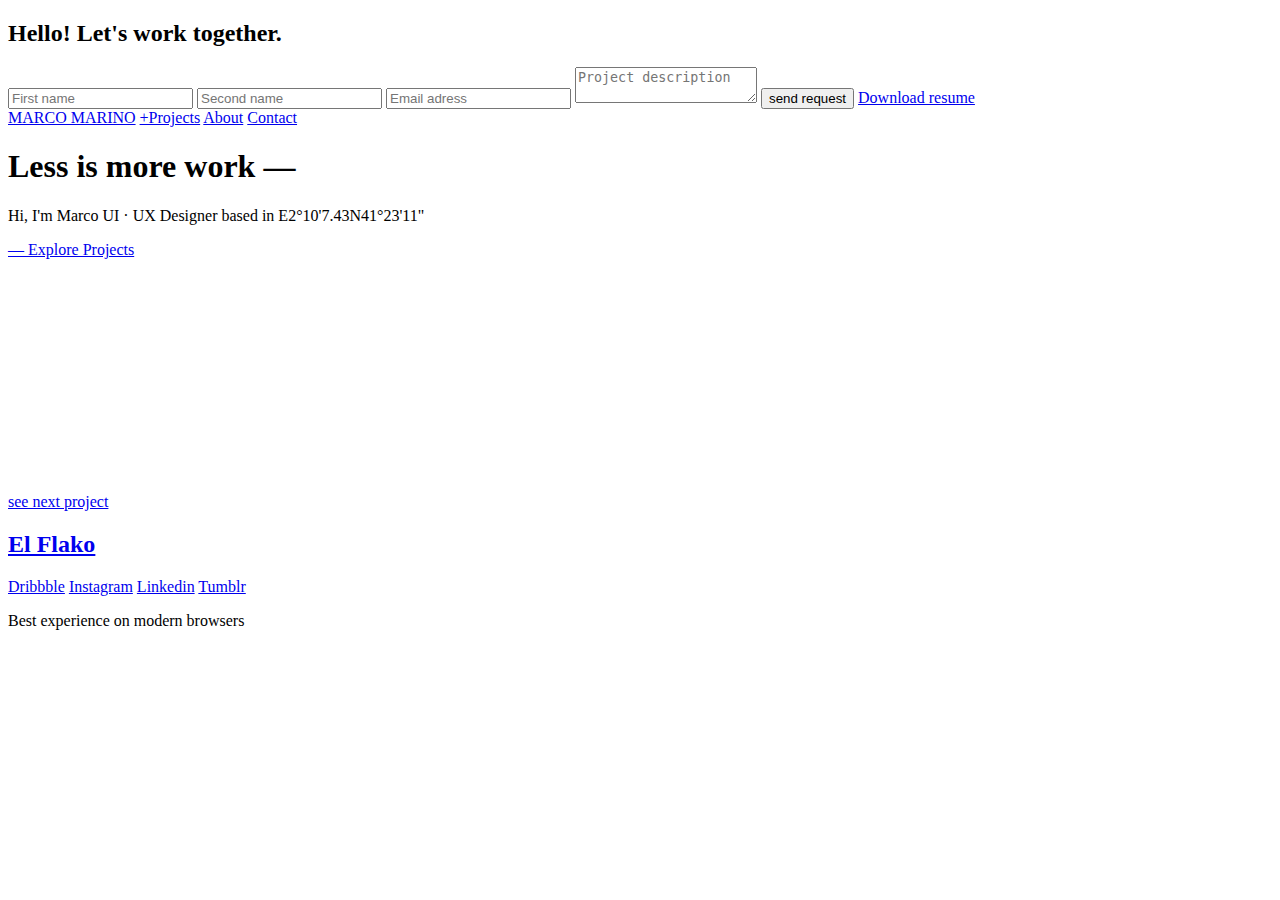
==== html/anabelle_project.html @ f72f17ac "wireframe html commit" ====
<!DOCTYPE html>
<html>

<head>
    <meta charset="UTF-8">
    <meta name="viewport" content="width=device-width, initial-scale=1.0">
    <title>Anabelle | Marco Marino</title>
    <!-- ! styles -->
    <link rel="stylesheet" href="css/styles.min.css">

</head>

<body>
    <!-- ? ------------------------------------------------------------ COMMON PART : CURTAIN / NAV / CONTACT / FOOTER -->
    <!-- :::::::::::::::::::::::::::::::::::::::::::::: CONTACT IS DEFAULT HIDDEN -->
    <div class="contact">
        <h2>Hello! Let's work together.</h2>
        <input name="form" value="" type="text" placeholder="First name">
        <input name="form" value="" type="text" placeholder="Second name">
        <input name="form" value="" type="email" placeholder="Email adress">
        <textarea name="form" placeholder="Project description"></textarea>
        <button class="form-btn">send request</button>
        <a target="_blank" href="https://www.marcomarino.design/documents/Resume.pdf">Download resume</a>
    </div>
    <!-- ::::::::::::::::::::::::::::::::::::::::::::::: CURTAIN IS ANIMATED AT OPENING -->
    <div class="curtain"></div>
    <!-- ::::::::::::::::::::::::::::::::::::::::::::::: NAV IS TOP FIXED -->
    <header class="header">
        <nav class="main-nav">
            <a href="../index.html">MARCO MARINO</a>
            <a href="projects.html">+Projects</a>
            <a href="#">About</a>
            <a href="#">Contact</a>
        </nav>
    </header>

    <!-- ! ///////////////////////////////////////////////////////////////////////////// PAGE PART  -->
    
    <div class="splash">
        <h1>Less is more work —</h1>
        <p>Hi, I'm Marco UI · UX Designer based in E2°10'7.43N41°23'11"</p>
        <a href="projects.html">— Explore Projects</a>
    </div>

    <!-- ? ----------------------------------------------------------------------------- COMMON PART  -->
    <!-- FOOTER DISAPPEAR AT MOBILE VIEW -->
    <footer class="footer">
        <a href="el-flako_project.html">
            <div class="project-title">
                <div class="arrow-box"><img src="/img/arrow.svg" alt="arrow navigation"></div>
                <p>see next project</p>
                <h2>El Flako</h2>
            </div>
        </a>
        <a target="_blank" href="https://dribbble.com/marcomarino">Dribbble</a>
        <a target="_blank" href="https://www.instagram.com/marcomarino.design/">Instagram</a>
        <a target="_blank" href="https://www.linkedin.com/in/marcomarinodesign/">Linkedin</a>
        <a target="_blank" href="https://curiou5.tumblr.com/">Tumblr</a>
        <p>Best experience on modern browsers</p>   
    </footer>
    
</body>
<script src="scripts.js"></script>

</html>
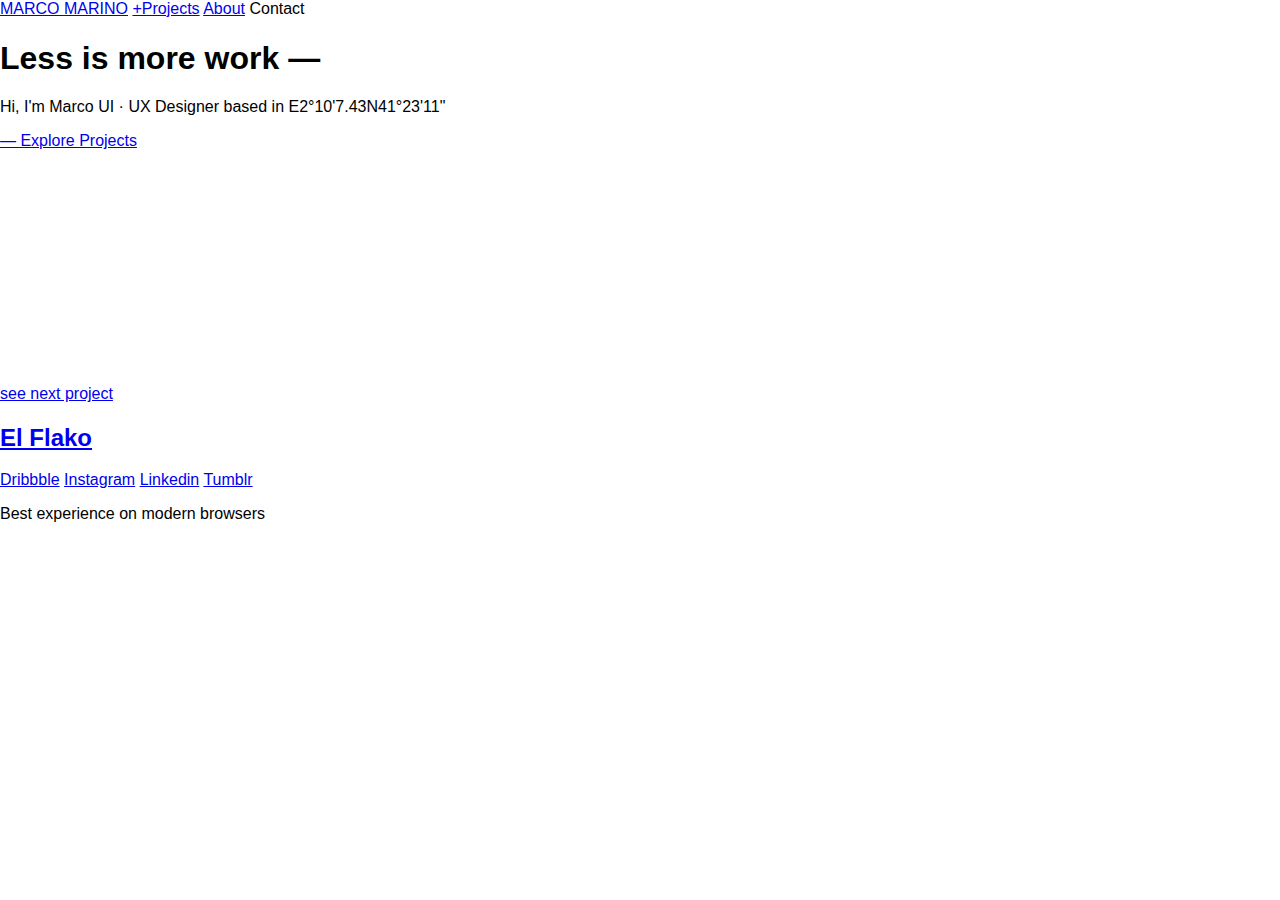
==== commit 6494309b: "contact panel updated on all pages" ====
--- a/html/anabelle_project.html
+++ b/html/anabelle_project.html
@@ -6,7 +6,7 @@
     <meta name="viewport" content="width=device-width, initial-scale=1.0">
     <title>Anabelle | Marco Marino</title>
     <!-- ! styles -->
-    <link rel="stylesheet" href="css/styles.min.css">
+    <link rel="stylesheet" href="../css/styles.min.css">
 
 </head>
 
@@ -14,13 +14,22 @@
     <!-- ? ------------------------------------------------------------ COMMON PART : CURTAIN / NAV / CONTACT / FOOTER -->
     <!-- :::::::::::::::::::::::::::::::::::::::::::::: CONTACT IS DEFAULT HIDDEN -->
     <div class="contact">
-        <h2>Hello! Let's work together.</h2>
-        <input name="form" value="" type="text" placeholder="First name">
-        <input name="form" value="" type="text" placeholder="Second name">
-        <input name="form" value="" type="email" placeholder="Email adress">
-        <textarea name="form" placeholder="Project description"></textarea>
-        <button class="form-btn">send request</button>
-        <a target="_blank" href="https://www.marcomarino.design/documents/Resume.pdf">Download resume</a>
+        <div class="form-top">
+            <h2>Hello! Let's work together.</h2>
+            <div class="cross">X</div>
+        </div>
+        <div class="form-field">
+            <div class="form-names">
+                <input name="form" type="text" placeholder="First name">
+                <input name="form" type="text" placeholder="Second name">
+            </div>
+            <input name="form" type="email" placeholder="Email adress">
+            <textarea name="form" value="project-description" placeholder="Project description"></textarea>
+        </div>
+        <div class="form-bottom">
+            <button class="form-btn">send request</button>
+            <a target="_blank" href="https://www.marcomarino.design/documents/Resume.pdf">Download resume</a>
+        </div>
     </div>
     <!-- ::::::::::::::::::::::::::::::::::::::::::::::: CURTAIN IS ANIMATED AT OPENING -->
     <div class="curtain"></div>
@@ -30,7 +39,8 @@
             <a href="../index.html">MARCO MARINO</a>
             <a href="projects.html">+Projects</a>
             <a href="#">About</a>
-            <a href="#">Contact</a>
+            <span>Contact</span>
+
         </nav>
     </header>
 
@@ -44,7 +54,7 @@
 
     <!-- ? ----------------------------------------------------------------------------- COMMON PART  -->
     <!-- FOOTER DISAPPEAR AT MOBILE VIEW -->
-    <footer class="footer">
+    <footer class="footer project-footer">
         <a href="el-flako_project.html">
             <div class="project-title">
                 <div class="arrow-box"><img src="/img/arrow.svg" alt="arrow navigation"></div>
@@ -60,6 +70,7 @@
     </footer>
     
 </body>
-<script src="scripts.js"></script>
+<script src="../js/scripts.js"></script>
+
 
 </html>--- a/css/styles.min.css
+++ b/css/styles.min.css
@@ -0,0 +1,2 @@
+@import url(//db.onlinewebfonts.com/c/02d8f1743ede250c7c9865f1574d7cc6?family=Circular+Book);/*! normalize.css v8.0.1 | MIT License | github.com/necolas/normalize.css */html{line-height:1.15;-webkit-text-size-adjust:100%}body{margin:0}main{display:block}h1{font-size:2em;margin:.67em 0}hr{-webkit-box-sizing:content-box;box-sizing:content-box;height:0;overflow:visible}pre{font-family:monospace, monospace;font-size:1em}a{background-color:transparent}abbr[title]{border-bottom:none;text-decoration:underline;-webkit-text-decoration:underline dotted;text-decoration:underline dotted}b,strong{font-weight:bolder}code,kbd,samp{font-family:monospace, monospace;font-size:1em}small{font-size:80%}sub,sup{font-size:75%;line-height:0;position:relative;vertical-align:baseline}sub{bottom:-.25em}sup{top:-.5em}img{border-style:none}button,input,optgroup,select,textarea{font-family:inherit;font-size:100%;line-height:1.15;margin:0}button,input{overflow:visible}button,select{text-transform:none}button,[type="button"],[type="reset"],[type="submit"]{-webkit-appearance:button}button::-moz-focus-inner,[type="button"]::-moz-focus-inner,[type="reset"]::-moz-focus-inner,[type="submit"]::-moz-focus-inner{border-style:none;padding:0}button:-moz-focusring,[type="button"]:-moz-focusring,[type="reset"]:-moz-focusring,[type="submit"]:-moz-focusring{outline:1px dotted ButtonText}fieldset{padding:.35em .75em .625em}legend{-webkit-box-sizing:border-box;box-sizing:border-box;color:inherit;display:table;max-width:100%;padding:0;white-space:normal}progress{vertical-align:baseline}textarea{overflow:auto}[type="checkbox"],[type="radio"]{-webkit-box-sizing:border-box;box-sizing:border-box;padding:0}[type="number"]::-webkit-inner-spin-button,[type="number"]::-webkit-outer-spin-button{height:auto}[type="search"]{-webkit-appearance:textfield;outline-offset:-2px}[type="search"]::-webkit-search-decoration{-webkit-appearance:none}::-webkit-file-upload-button{-webkit-appearance:button;font:inherit}details{display:block}summary{display:list-item}template{display:none}[hidden]{display:none}html{-webkit-box-sizing:border-box;box-sizing:border-box}*,*:before,*:after{-webkit-box-sizing:inherit;box-sizing:inherit}html{font-family:Circular Book, sans-serif}.contact{position:fixed;z-index:3;width:600px;height:100vh;display:-webkit-box;display:-ms-flexbox;display:flex;-webkit-box-orient:vertical;-webkit-box-direction:normal;-ms-flex-flow:column nowrap;flex-flow:column nowrap;-webkit-box-pack:start;-ms-flex-pack:start;justify-content:flex-start;right:-100%;background:#141414;color:white;padding:50px;‐webkit‐transition:.5s all ease-in-out;‐moz‐transition:.5s all ease-in-out;‐ms‐transition:.5s all ease-in-out;-webkit-transition:.5s all ease-in-out;transition:.5s all ease-in-out}@media screen and (max-width: 1024px){.contact{width:100vw}}.contact .form-top{display:-webkit-box;display:-ms-flexbox;display:flex;-webkit-box-pack:justify;-ms-flex-pack:justify;justify-content:space-between;-webkit-box-align:center;-ms-flex-align:center;align-items:center;margin-bottom:80px}.contact .form-top h2{margin:0;font-size:2rem}.contact .form-field{display:-webkit-box;display:-ms-flexbox;display:flex;-webkit-box-orient:vertical;-webkit-box-direction:normal;-ms-flex-flow:column nowrap;flex-flow:column nowrap}.contact .form-field .form-names{display:-webkit-box;display:-ms-flexbox;display:flex}.contact .form-field .form-names [placeholder="First name"]{margin-right:10px}.contact .form-field input,.contact .form-field textarea{width:100%;margin:10px 0;background-color:#2c2d2d;border:none;border-radius:2px;padding:15px 10px}.contact .form-field textarea{height:200px}.contact .form-bottom{margin:20px 0}.contact button{background-color:#141414;border:1px solid white;color:white;padding:15px}.contact a{color:white;margin-left:20px}
+/*# sourceMappingURL=styles.min.css.map */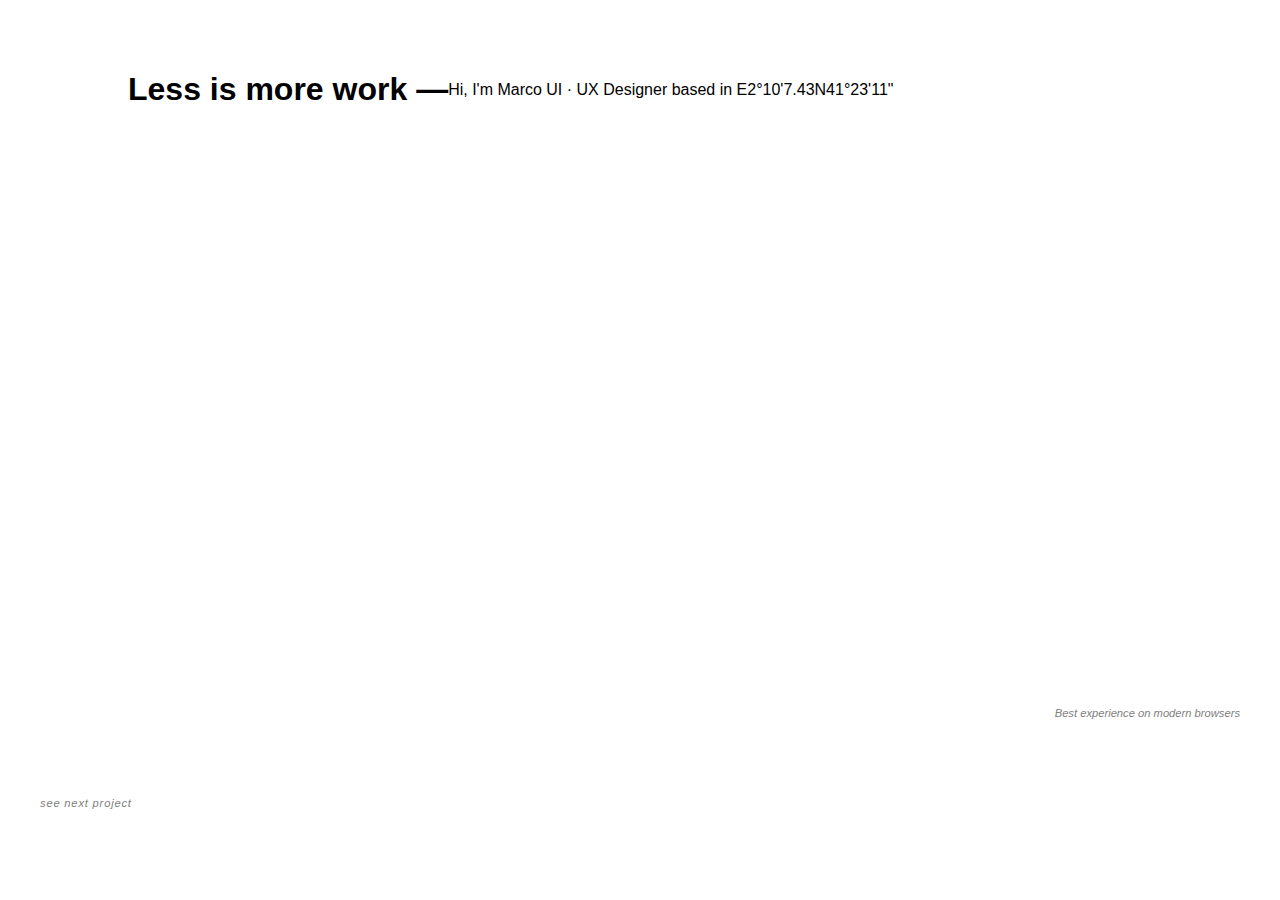
==== commit 1d612dff: "update of opening effect animation (setTimeOut) and contact animation" ====
--- a/html/anabelle_project.html
+++ b/html/anabelle_project.html
@@ -1,5 +1,5 @@
 <!DOCTYPE html>
-<html>
+<html lang="en">
 
 <head>
     <meta charset="UTF-8">
--- a/css/styles.min.css
+++ b/css/styles.min.css
@@ -1,2 +1,2 @@
-@import url(//db.onlinewebfonts.com/c/02d8f1743ede250c7c9865f1574d7cc6?family=Circular+Book);/*! normalize.css v8.0.1 | MIT License | github.com/necolas/normalize.css */html{line-height:1.15;-webkit-text-size-adjust:100%}body{margin:0}main{display:block}h1{font-size:2em;margin:.67em 0}hr{-webkit-box-sizing:content-box;box-sizing:content-box;height:0;overflow:visible}pre{font-family:monospace, monospace;font-size:1em}a{background-color:transparent}abbr[title]{border-bottom:none;text-decoration:underline;-webkit-text-decoration:underline dotted;text-decoration:underline dotted}b,strong{font-weight:bolder}code,kbd,samp{font-family:monospace, monospace;font-size:1em}small{font-size:80%}sub,sup{font-size:75%;line-height:0;position:relative;vertical-align:baseline}sub{bottom:-.25em}sup{top:-.5em}img{border-style:none}button,input,optgroup,select,textarea{font-family:inherit;font-size:100%;line-height:1.15;margin:0}button,input{overflow:visible}button,select{text-transform:none}button,[type="button"],[type="reset"],[type="submit"]{-webkit-appearance:button}button::-moz-focus-inner,[type="button"]::-moz-focus-inner,[type="reset"]::-moz-focus-inner,[type="submit"]::-moz-focus-inner{border-style:none;padding:0}button:-moz-focusring,[type="button"]:-moz-focusring,[type="reset"]:-moz-focusring,[type="submit"]:-moz-focusring{outline:1px dotted ButtonText}fieldset{padding:.35em .75em .625em}legend{-webkit-box-sizing:border-box;box-sizing:border-box;color:inherit;display:table;max-width:100%;padding:0;white-space:normal}progress{vertical-align:baseline}textarea{overflow:auto}[type="checkbox"],[type="radio"]{-webkit-box-sizing:border-box;box-sizing:border-box;padding:0}[type="number"]::-webkit-inner-spin-button,[type="number"]::-webkit-outer-spin-button{height:auto}[type="search"]{-webkit-appearance:textfield;outline-offset:-2px}[type="search"]::-webkit-search-decoration{-webkit-appearance:none}::-webkit-file-upload-button{-webkit-appearance:button;font:inherit}details{display:block}summary{display:list-item}template{display:none}[hidden]{display:none}html{-webkit-box-sizing:border-box;box-sizing:border-box}*,*:before,*:after{-webkit-box-sizing:inherit;box-sizing:inherit}html{font-family:Circular Book, sans-serif}.contact{position:fixed;z-index:3;width:600px;height:100vh;display:-webkit-box;display:-ms-flexbox;display:flex;-webkit-box-orient:vertical;-webkit-box-direction:normal;-ms-flex-flow:column nowrap;flex-flow:column nowrap;-webkit-box-pack:start;-ms-flex-pack:start;justify-content:flex-start;right:-100%;background:#141414;color:white;padding:50px;‐webkit‐transition:.5s all ease-in-out;‐moz‐transition:.5s all ease-in-out;‐ms‐transition:.5s all ease-in-out;-webkit-transition:.5s all ease-in-out;transition:.5s all ease-in-out}@media screen and (max-width: 1024px){.contact{width:100vw}}.contact .form-top{display:-webkit-box;display:-ms-flexbox;display:flex;-webkit-box-pack:justify;-ms-flex-pack:justify;justify-content:space-between;-webkit-box-align:center;-ms-flex-align:center;align-items:center;margin-bottom:80px}.contact .form-top h2{margin:0;font-size:2rem}.contact .form-field{display:-webkit-box;display:-ms-flexbox;display:flex;-webkit-box-orient:vertical;-webkit-box-direction:normal;-ms-flex-flow:column nowrap;flex-flow:column nowrap}.contact .form-field .form-names{display:-webkit-box;display:-ms-flexbox;display:flex}.contact .form-field .form-names [placeholder="First name"]{margin-right:10px}.contact .form-field input,.contact .form-field textarea{width:100%;margin:10px 0;background-color:#2c2d2d;border:none;border-radius:2px;padding:15px 10px}.contact .form-field textarea{height:200px}.contact .form-bottom{margin:20px 0}.contact button{background-color:#141414;border:1px solid white;color:white;padding:15px}.contact a{color:white;margin-left:20px}
+@import url(//db.onlinewebfonts.com/c/02d8f1743ede250c7c9865f1574d7cc6?family=Circular+Book);a,span{color:white;text-decoration:none;font-size:.75rem;letter-spacing:.05rem}.no-scroll{height:100vh;width:100vw;background-color:#141414;color:white;overflow:hidden}.no-scroll a,.no-scroll span{color:white;text-decoration:none;font-size:.75rem;letter-spacing:.05rem}/*! normalize.css v8.0.1 | MIT License | github.com/necolas/normalize.css */html{line-height:1.15;-webkit-text-size-adjust:100%}body{margin:0}main{display:block}h1{font-size:2em;margin:.67em 0}hr{-webkit-box-sizing:content-box;box-sizing:content-box;height:0;overflow:visible}pre{font-family:monospace, monospace;font-size:1em}a{background-color:transparent}abbr[title]{border-bottom:none;text-decoration:underline;-webkit-text-decoration:underline dotted;text-decoration:underline dotted}b,strong{font-weight:bolder}code,kbd,samp{font-family:monospace, monospace;font-size:1em}small{font-size:80%}sub,sup{font-size:75%;line-height:0;position:relative;vertical-align:baseline}sub{bottom:-.25em}sup{top:-.5em}img{border-style:none}button,input,optgroup,select,textarea{font-family:inherit;font-size:100%;line-height:1.15;margin:0}button,input{overflow:visible}button,select{text-transform:none}button,[type="button"],[type="reset"],[type="submit"]{-webkit-appearance:button}button::-moz-focus-inner,[type="button"]::-moz-focus-inner,[type="reset"]::-moz-focus-inner,[type="submit"]::-moz-focus-inner{border-style:none;padding:0}button:-moz-focusring,[type="button"]:-moz-focusring,[type="reset"]:-moz-focusring,[type="submit"]:-moz-focusring{outline:1px dotted ButtonText}fieldset{padding:.35em .75em .625em}legend{-webkit-box-sizing:border-box;box-sizing:border-box;color:inherit;display:table;max-width:100%;padding:0;white-space:normal}progress{vertical-align:baseline}textarea{overflow:auto}[type="checkbox"],[type="radio"]{-webkit-box-sizing:border-box;box-sizing:border-box;padding:0}[type="number"]::-webkit-inner-spin-button,[type="number"]::-webkit-outer-spin-button{height:auto}[type="search"]{-webkit-appearance:textfield;outline-offset:-2px}[type="search"]::-webkit-search-decoration{-webkit-appearance:none}::-webkit-file-upload-button{-webkit-appearance:button;font:inherit}details{display:block}summary{display:list-item}template{display:none}[hidden]{display:none}html{-webkit-box-sizing:border-box;box-sizing:border-box}*,*:before,*:after{-webkit-box-sizing:inherit;box-sizing:inherit}html{font-family:Circular Book, sans-serif}.curtain-frame{position:absolute;width:100vw;height:100vh;overflow:hidden}.curtain{z-index:4;width:100%;height:100%;background-color:#2c2d2d;‐webkit‐transition:2s all cubic-bezier(0.015, -0.09, 0.975, 0.02),2s;‐moz‐transition:2s all cubic-bezier(0.015, -0.09, 0.975, 0.02),2s;‐ms‐transition:2s all cubic-bezier(0.015, -0.09, 0.975, 0.02),2s;-webkit-transition:2s all cubic-bezier(0.015, -0.09, 0.975, 0.02),2s;transition:2s all cubic-bezier(0.015, -0.09, 0.975, 0.02),2s}.header{height:50px;‐webkit‐transition:.5s all ease-in-out,1s;‐moz‐transition:.5s all ease-in-out,1s;‐ms‐transition:.5s all ease-in-out,1s;-webkit-transition:.5s all ease-in-out,1s;transition:.5s all ease-in-out,1s}.header .main-nav{position:fixed;z-index:2;width:100vw;display:-webkit-box;display:-ms-flexbox;display:flex;-webkit-box-pack:end;-ms-flex-pack:end;justify-content:flex-end;padding:20px 40px}.header .main-nav .logo{margin-right:auto}.header .main-nav a,.header .main-nav span{padding-right:20px;color:white;text-decoration:none;font-size:.75rem;letter-spacing:.05rem;cursor:pointer}.header .main-nav a:not(.logo):hover,.header .main-nav span:hover{text-decoration:line-through}@media screen and (max-width: 1024px){.header .main-nav{background-color:#2c2d2d;-webkit-box-orient:vertical;-webkit-box-direction:normal;-ms-flex-direction:column;flex-direction:column;-webkit-box-align:center;-ms-flex-align:center;align-items:center}.header .main-nav .logo{width:100%;height:50px;text-align:center}.header .main-nav .nav-links{display:-webkit-box;display:-ms-flexbox;display:flex;width:100%;-webkit-box-orient:horizontal;-webkit-box-direction:normal;-ms-flex-flow:row nowrap;flex-flow:row nowrap;-ms-flex-pack:distribute;justify-content:space-around}}.footer{width:100vw;position:absolute;bottom:0;padding:40px;display:-webkit-box;display:-ms-flexbox;display:flex;-webkit-box-pack:start;-ms-flex-pack:start;justify-content:flex-start;-webkit-box-align:center;-ms-flex-align:center;align-items:center;background-color:none}.footer a{padding-right:35px}.footer p{margin-left:auto;color:grey;font-style:italic;font-size:.7rem}@media screen and (max-width: 1024px){.footer{display:none}}.contact{position:fixed;z-index:3;width:600px;height:100vh;display:-webkit-box;display:-ms-flexbox;display:flex;-webkit-box-orient:vertical;-webkit-box-direction:normal;-ms-flex-flow:column nowrap;flex-flow:column nowrap;-webkit-box-pack:start;-ms-flex-pack:start;justify-content:flex-start;background:#141414;color:white;padding:50px;right:0;-webkit-transform:translateX(100%);transform:translateX(100%);‐webkit‐transition:1s all ease-in-out,0s;‐moz‐transition:1s all ease-in-out,0s;‐ms‐transition:1s all ease-in-out,0s;-webkit-transition:1s all ease-in-out,0s;transition:1s all ease-in-out,0s}@media screen and (max-width: 1024px){.contact{width:100vw}}.contact .form-top{display:-webkit-box;display:-ms-flexbox;display:flex;-webkit-box-pack:justify;-ms-flex-pack:justify;justify-content:space-between;-webkit-box-align:center;-ms-flex-align:center;align-items:center;margin-bottom:80px}.contact .form-top h2{margin:0;font-size:2rem}.contact .form-top .cross{cursor:pointer}.contact .form-field{display:-webkit-box;display:-ms-flexbox;display:flex;-webkit-box-orient:vertical;-webkit-box-direction:normal;-ms-flex-flow:column nowrap;flex-flow:column nowrap}.contact .form-field .form-names{display:-webkit-box;display:-ms-flexbox;display:flex}.contact .form-field .form-names [placeholder="First name"]{margin-right:10px}.contact .form-field input,.contact .form-field textarea{width:100%;margin:10px 0;background-color:#2c2d2d;border:none;border-radius:2px;padding:15px 10px}.contact .form-field textarea{height:200px}.contact .form-bottom{margin:20px 0}.contact button{background-color:#141414;border:1px solid white;color:white;padding:15px}.contact a{color:white;margin-left:20px}.splash{z-index:1;display:-webkit-box;display:-ms-flexbox;display:flex;-webkit-box-align:center;-ms-flex-align:center;align-items:center;-webkit-box-pack:justify;-ms-flex-pack:justify;justify-content:space-between;margin:0 auto;height:80%;width:80%;-webkit-transform:translateY(100%);transform:translateY(100%);‐webkit‐transition:.5s all ease-in-out,1s;‐moz‐transition:.5s all ease-in-out,1s;‐ms‐transition:.5s all ease-in-out,1s;-webkit-transition:.5s all ease-in-out,1s;transition:.5s all ease-in-out,1s}.splash .splash-title{padding-left:50px;max-width:60%}.splash .splash-title h1{font-size:6rem;font-weight:300;line-height:4.2rem;margin:0}.splash .splash-title p{font-style:italic;font-size:0.9rem;letter-spacing:.05rem;margin-top:40px}.splash a{margin-left:auto}@media screen and (max-width: 1024px){.splash .splash-title{max-width:100%;padding-left:0}.splash a{display:none}}
 /*# sourceMappingURL=styles.min.css.map */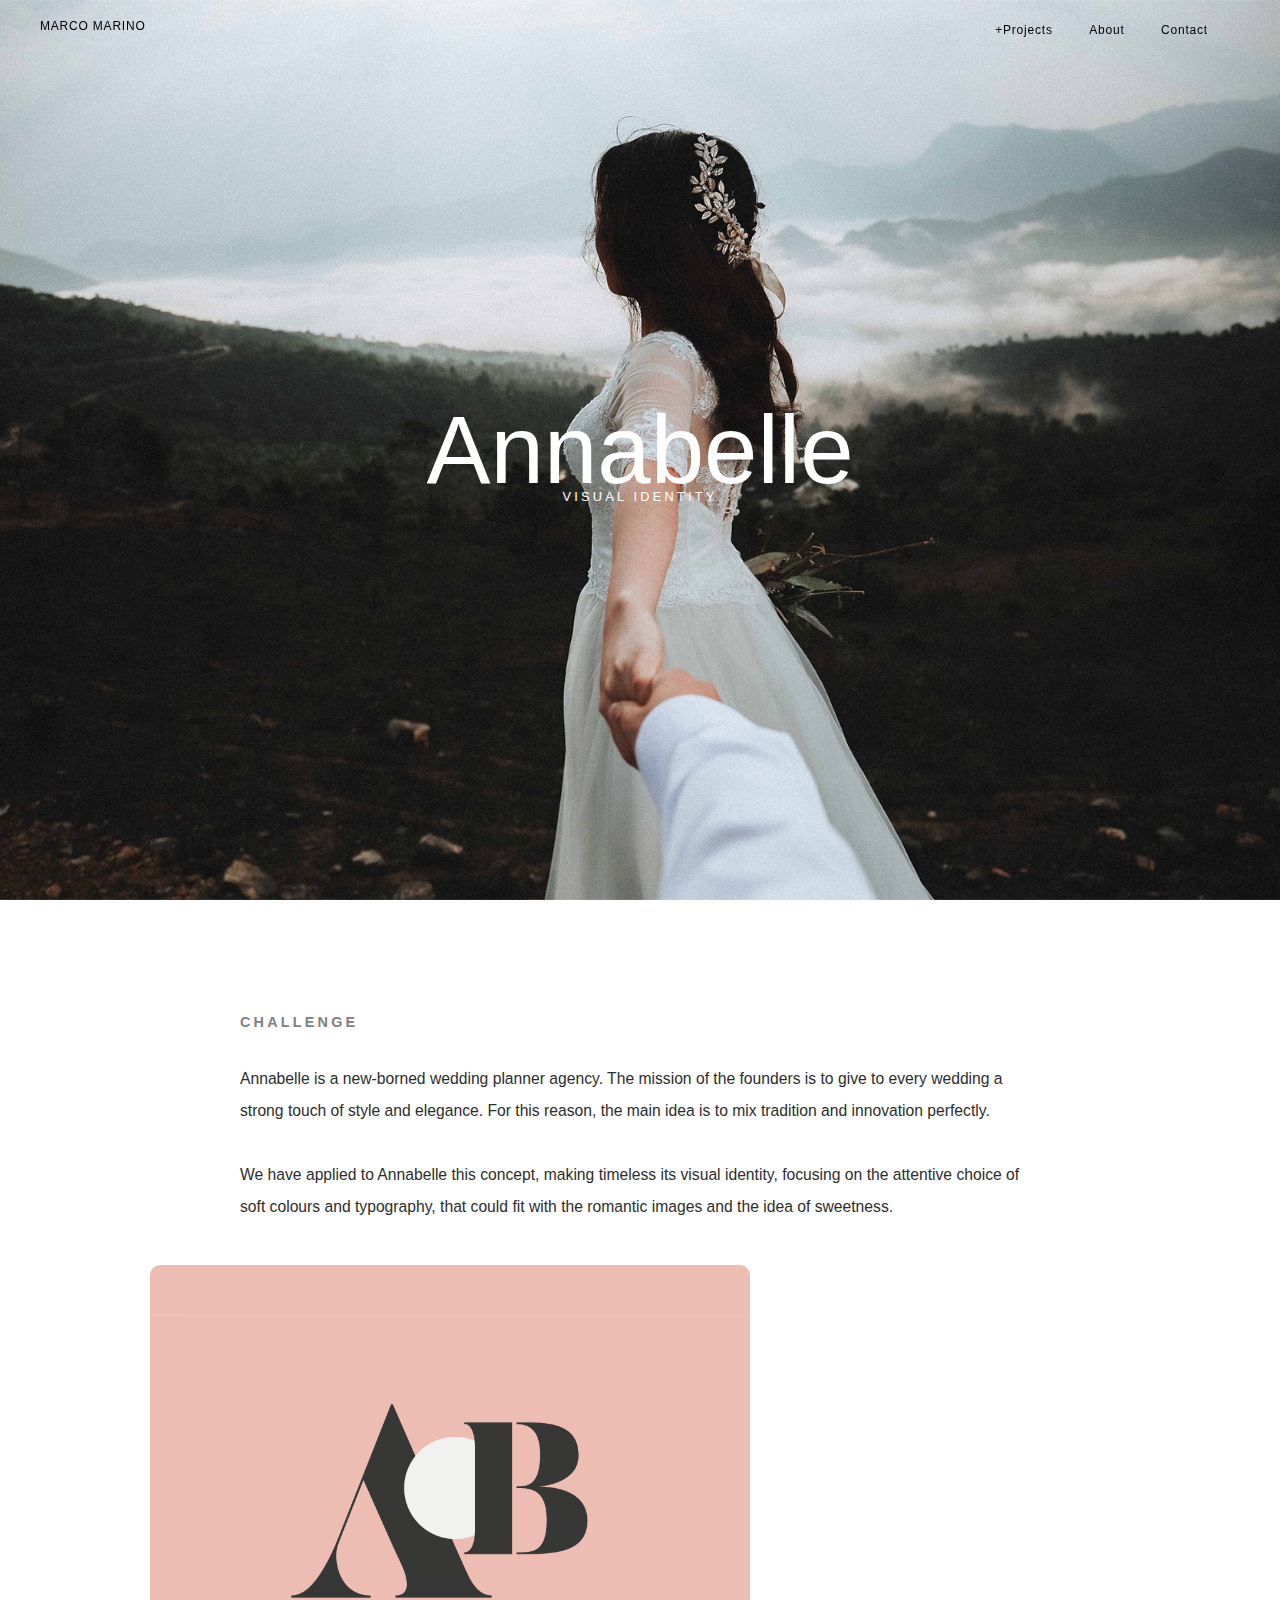
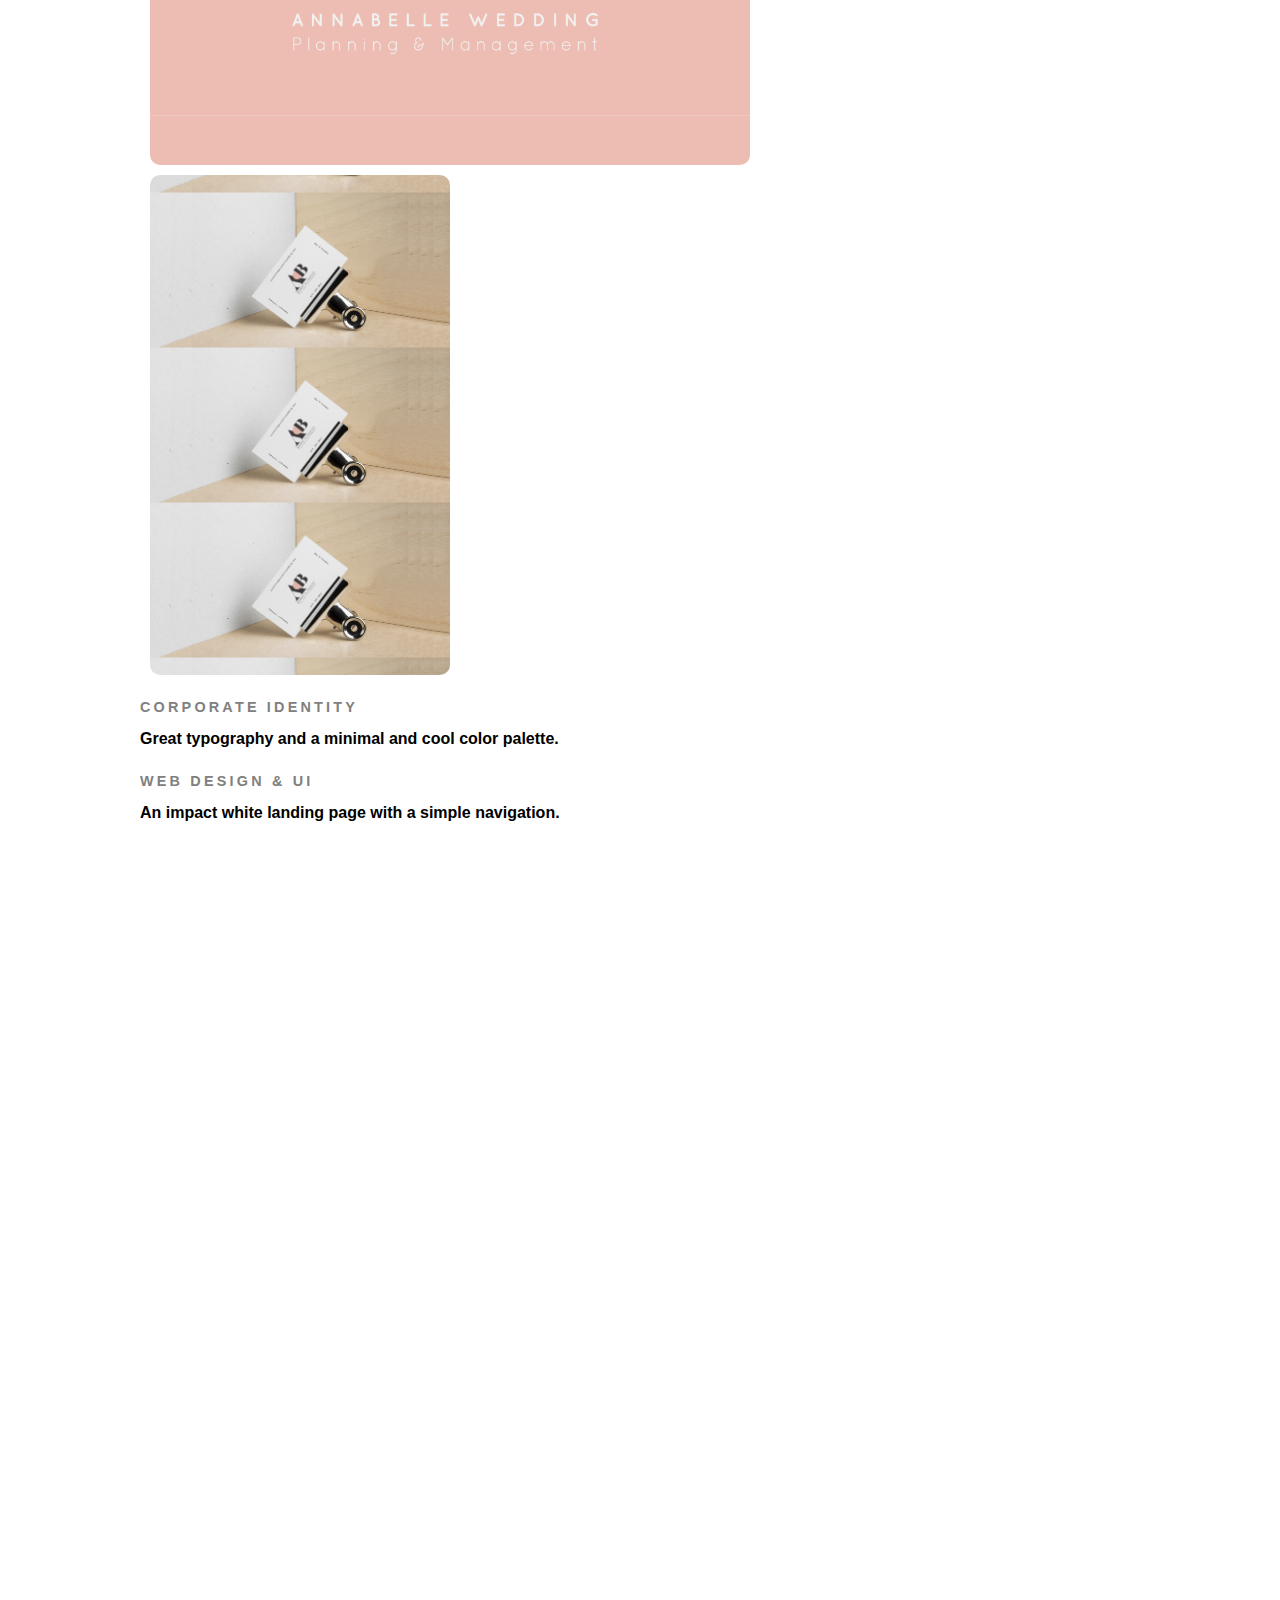
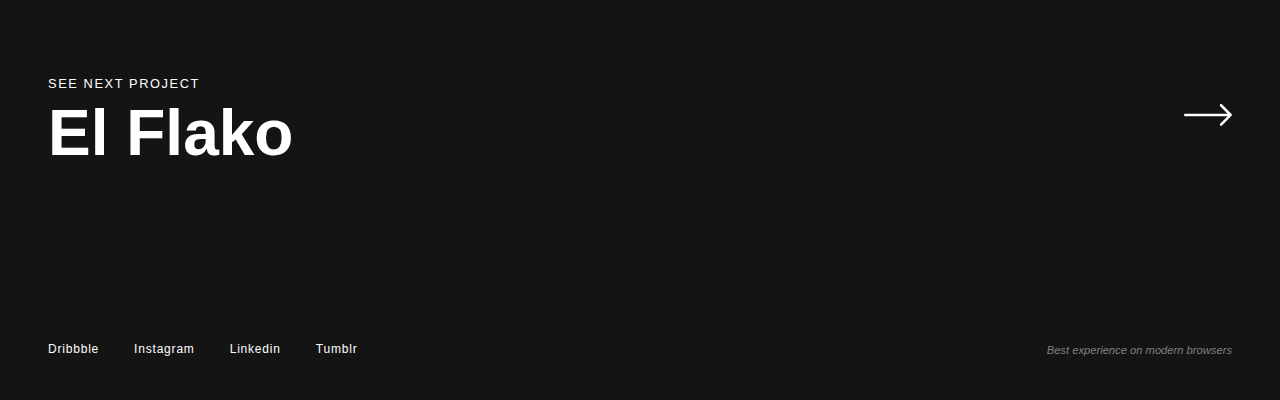
==== commit 3ebef20e: "reveal clonage commit" ====
--- a/html/anabelle_project.html
+++ b/html/anabelle_project.html
@@ -10,9 +10,8 @@
 
 </head>
 
-<body>
-    <!-- ? ------------------------------------------------------------ COMMON PART : CURTAIN / NAV / CONTACT / FOOTER -->
-    <!-- :::::::::::::::::::::::::::::::::::::::::::::: CONTACT IS DEFAULT HIDDEN -->
+<body class="project-body">
+    <!-- ?  COMMON PART : CURTAIN / NAV / CONTACT / FOOTER -->
     <div class="contact">
         <div class="form-top">
             <h2>Hello! Let's work together.</h2>
@@ -31,46 +30,103 @@
             <a target="_blank" href="https://www.marcomarino.design/documents/Resume.pdf">Download resume</a>
         </div>
     </div>
-    <!-- ::::::::::::::::::::::::::::::::::::::::::::::: CURTAIN IS ANIMATED AT OPENING -->
+
     <div class="curtain"></div>
-    <!-- ::::::::::::::::::::::::::::::::::::::::::::::: NAV IS TOP FIXED -->
+
     <header class="header">
-        <nav class="main-nav">
-            <a href="../index.html">MARCO MARINO</a>
-            <a href="projects.html">+Projects</a>
-            <a href="#">About</a>
-            <span>Contact</span>
-
+        <nav class="main-nav project-nav">
+            <a class="logo" href="../index.html">MARCO MARINO</a>
+            <div class="nav-links">
+                <a href="../html/projects.html">+Projects</a>
+                <a href="#">About</a>
+                <span>Contact</span>
+            </div>
         </nav>
     </header>
 
-    <!-- ! ///////////////////////////////////////////////////////////////////////////// PAGE PART  -->
+    <!-- ! PAGE PART  -->
+    <div class="project-page pp-anabelle">
+        <!-- ------------------------------------------- hero banner -->
+        <section class="hero anabelle-hero">
+            <h1>Annabelle</h1>
+            <p>VISUAL IDENTITY</p>
+            <div class="arrowdown">
+                <div class="turned-square"></div>
+            </div>
+        </section>
+        <!-- ------------------------------------------- wrapper -->
+        <div class="project-wrap">
+            <section class="description">
+                <h3>CHALLENGE</h3>
+                <p>Annabelle is a new-borned wedding planner agency. The mission of the founders is to give to every wedding a strong touch of style and elegance. For this reason, the main idea is to mix tradition and innovation perfectly.</p>
+                <p>We have applied to Annabelle this concept, making timeless its visual identity, focusing on the attentive choice of soft colours and typography, that could fit with the romantic images and the idea of sweetness.</p>
+            </section>
     
-    <div class="splash">
-        <h1>Less is more work —</h1>
-        <p>Hi, I'm Marco UI · UX Designer based in E2°10'7.43N41°23'11"</p>
-        <a href="projects.html">— Explore Projects</a>
+            <section class="big-pic">
+                <div class="thumb-frame an-thumb-1"></div>
+                <div class="thumb-frame an-thumb-2"></div>
+            </section>
+    
+            <section class="quote-title">
+                <h3>CORPORATE IDENTITY</h3>
+                <strong>Great typography and a minimal and cool color palette.</strong>
+            </section>
+    
+            <section class="swiper">
+                <!-- -------------------------------------------------- Swiper -->
+                <!-- <div class="swiper-container">
+                    <div class="swiper-wrapper">
+                        <div class="swiper-slide"><img src="../img/anabelle-slider-1.jpg" alt="anabelle project portfolio"></div>
+                        <div class="swiper-slide"><img src="../img/anabelle-slider-2.jpg" alt="anabelle project portfolio"></div>
+                        <div class="swiper-slide"><img src="../img/anabelle-slider-3.jpg" alt="anabelle project portfolio"></div>
+                        <div class="swiper-slide"><img src="../img/anabelle-slider-4.jpg" alt="anabelle project portfolio"></div>
+                        <div class="swiper-slide"><img src="../img/anabelle-slider-5.jpg" alt="anabelle project portfolio"></div>
+                        <div class="swiper-slide"><img src="../img/anabelle-slider-6.jpg" alt="anabelle project portfolio"></div>
+                    </div>
+                    <div class="swiper-button-next"></div>
+                    <div class="swiper-button-prev"></div>
+                    <div class="swiper-pagination"></div>
+                </div> -->
+            </section>
+            
+            <section class="big-pic">
+                <div class="thumb-frame an-thumb-3"></div>
+            </section>
+            
+            <section class="quote-title">
+                <h3>WEB DESIGN & UI</h3>
+                <strong>An impact white landing page with a simple navigation.</strong>
+            </section>
+            
+            <section class="big-pic">
+                <div class="thumb-frame an-thumb-4"></div>
+                <div class="thumb-frame an-thumb-5"></div>
+            </section>
+        </div>       
     </div>
 
-    <!-- ? ----------------------------------------------------------------------------- COMMON PART  -->
     <!-- FOOTER DISAPPEAR AT MOBILE VIEW -->
     <footer class="footer project-footer">
-        <a href="el-flako_project.html">
+        <div class="next-project">
             <div class="project-title">
-                <div class="arrow-box"><img src="/img/arrow.svg" alt="arrow navigation"></div>
                 <p>see next project</p>
                 <h2>El Flako</h2>
             </div>
-        </a>
-        <a target="_blank" href="https://dribbble.com/marcomarino">Dribbble</a>
-        <a target="_blank" href="https://www.instagram.com/marcomarino.design/">Instagram</a>
-        <a target="_blank" href="https://www.linkedin.com/in/marcomarinodesign/">Linkedin</a>
-        <a target="_blank" href="https://curiou5.tumblr.com/">Tumblr</a>
-        <p>Best experience on modern browsers</p>   
+            <a href="el-flako_project.html">
+                <div class="arrow-box"><img src="/img/arrow.svg" alt="arrow navigation"></div>
+            </a>
+        </div>
+        <!-- ?  COMMON PART  -->
+        <div class="bottom-links">
+            <a target="_blank" href="https://dribbble.com/marcomarino">Dribbble</a>
+            <a target="_blank" href="https://www.instagram.com/marcomarino.design/">Instagram</a>
+            <a target="_blank" href="https://www.linkedin.com/in/marcomarinodesign/">Linkedin</a>
+            <a target="_blank" href="https://curiou5.tumblr.com/">Tumblr</a>
+            <p>Best experience on modern browsers</p>   
+        </div>
     </footer>
-    
+
+    <!-- <script src="../package/swiper-bundle.min.js"></script> -->
+    <script src="../js/scripts.js"></script>
 </body>
-<script src="../js/scripts.js"></script>
-
-
 </html>--- a/css/styles.min.css
+++ b/css/styles.min.css
@@ -1,2 +1,2 @@
-@import url(//db.onlinewebfonts.com/c/02d8f1743ede250c7c9865f1574d7cc6?family=Circular+Book);a,span{color:white;text-decoration:none;font-size:.75rem;letter-spacing:.05rem}.no-scroll{height:100vh;width:100vw;background-color:#141414;color:white;overflow:hidden}.no-scroll a,.no-scroll span{color:white;text-decoration:none;font-size:.75rem;letter-spacing:.05rem}/*! normalize.css v8.0.1 | MIT License | github.com/necolas/normalize.css */html{line-height:1.15;-webkit-text-size-adjust:100%}body{margin:0}main{display:block}h1{font-size:2em;margin:.67em 0}hr{-webkit-box-sizing:content-box;box-sizing:content-box;height:0;overflow:visible}pre{font-family:monospace, monospace;font-size:1em}a{background-color:transparent}abbr[title]{border-bottom:none;text-decoration:underline;-webkit-text-decoration:underline dotted;text-decoration:underline dotted}b,strong{font-weight:bolder}code,kbd,samp{font-family:monospace, monospace;font-size:1em}small{font-size:80%}sub,sup{font-size:75%;line-height:0;position:relative;vertical-align:baseline}sub{bottom:-.25em}sup{top:-.5em}img{border-style:none}button,input,optgroup,select,textarea{font-family:inherit;font-size:100%;line-height:1.15;margin:0}button,input{overflow:visible}button,select{text-transform:none}button,[type="button"],[type="reset"],[type="submit"]{-webkit-appearance:button}button::-moz-focus-inner,[type="button"]::-moz-focus-inner,[type="reset"]::-moz-focus-inner,[type="submit"]::-moz-focus-inner{border-style:none;padding:0}button:-moz-focusring,[type="button"]:-moz-focusring,[type="reset"]:-moz-focusring,[type="submit"]:-moz-focusring{outline:1px dotted ButtonText}fieldset{padding:.35em .75em .625em}legend{-webkit-box-sizing:border-box;box-sizing:border-box;color:inherit;display:table;max-width:100%;padding:0;white-space:normal}progress{vertical-align:baseline}textarea{overflow:auto}[type="checkbox"],[type="radio"]{-webkit-box-sizing:border-box;box-sizing:border-box;padding:0}[type="number"]::-webkit-inner-spin-button,[type="number"]::-webkit-outer-spin-button{height:auto}[type="search"]{-webkit-appearance:textfield;outline-offset:-2px}[type="search"]::-webkit-search-decoration{-webkit-appearance:none}::-webkit-file-upload-button{-webkit-appearance:button;font:inherit}details{display:block}summary{display:list-item}template{display:none}[hidden]{display:none}html{-webkit-box-sizing:border-box;box-sizing:border-box}*,*:before,*:after{-webkit-box-sizing:inherit;box-sizing:inherit}html{font-family:Circular Book, sans-serif}.curtain-frame{position:absolute;width:100vw;height:100vh;overflow:hidden}.curtain{z-index:4;width:100%;height:100%;background-color:#2c2d2d;‐webkit‐transition:2s all cubic-bezier(0.015, -0.09, 0.975, 0.02),2s;‐moz‐transition:2s all cubic-bezier(0.015, -0.09, 0.975, 0.02),2s;‐ms‐transition:2s all cubic-bezier(0.015, -0.09, 0.975, 0.02),2s;-webkit-transition:2s all cubic-bezier(0.015, -0.09, 0.975, 0.02),2s;transition:2s all cubic-bezier(0.015, -0.09, 0.975, 0.02),2s}.header{height:50px;‐webkit‐transition:.5s all ease-in-out,1s;‐moz‐transition:.5s all ease-in-out,1s;‐ms‐transition:.5s all ease-in-out,1s;-webkit-transition:.5s all ease-in-out,1s;transition:.5s all ease-in-out,1s}.header .main-nav{position:fixed;z-index:2;width:100vw;display:-webkit-box;display:-ms-flexbox;display:flex;-webkit-box-pack:end;-ms-flex-pack:end;justify-content:flex-end;padding:20px 40px}.header .main-nav .logo{margin-right:auto}.header .main-nav a,.header .main-nav span{padding-right:20px;color:white;text-decoration:none;font-size:.75rem;letter-spacing:.05rem;cursor:pointer}.header .main-nav a:not(.logo):hover,.header .main-nav span:hover{text-decoration:line-through}@media screen and (max-width: 1024px){.header .main-nav{background-color:#2c2d2d;-webkit-box-orient:vertical;-webkit-box-direction:normal;-ms-flex-direction:column;flex-direction:column;-webkit-box-align:center;-ms-flex-align:center;align-items:center}.header .main-nav .logo{width:100%;height:50px;text-align:center}.header .main-nav .nav-links{display:-webkit-box;display:-ms-flexbox;display:flex;width:100%;-webkit-box-orient:horizontal;-webkit-box-direction:normal;-ms-flex-flow:row nowrap;flex-flow:row nowrap;-ms-flex-pack:distribute;justify-content:space-around}}.footer{width:100vw;position:absolute;bottom:0;padding:40px;display:-webkit-box;display:-ms-flexbox;display:flex;-webkit-box-pack:start;-ms-flex-pack:start;justify-content:flex-start;-webkit-box-align:center;-ms-flex-align:center;align-items:center;background-color:none}.footer a{padding-right:35px}.footer p{margin-left:auto;color:grey;font-style:italic;font-size:.7rem}@media screen and (max-width: 1024px){.footer{display:none}}.contact{position:fixed;z-index:3;width:600px;height:100vh;display:-webkit-box;display:-ms-flexbox;display:flex;-webkit-box-orient:vertical;-webkit-box-direction:normal;-ms-flex-flow:column nowrap;flex-flow:column nowrap;-webkit-box-pack:start;-ms-flex-pack:start;justify-content:flex-start;background:#141414;color:white;padding:50px;right:0;-webkit-transform:translateX(100%);transform:translateX(100%);‐webkit‐transition:1s all ease-in-out,0s;‐moz‐transition:1s all ease-in-out,0s;‐ms‐transition:1s all ease-in-out,0s;-webkit-transition:1s all ease-in-out,0s;transition:1s all ease-in-out,0s}@media screen and (max-width: 1024px){.contact{width:100vw}}.contact .form-top{display:-webkit-box;display:-ms-flexbox;display:flex;-webkit-box-pack:justify;-ms-flex-pack:justify;justify-content:space-between;-webkit-box-align:center;-ms-flex-align:center;align-items:center;margin-bottom:80px}.contact .form-top h2{margin:0;font-size:2rem}.contact .form-top .cross{cursor:pointer}.contact .form-field{display:-webkit-box;display:-ms-flexbox;display:flex;-webkit-box-orient:vertical;-webkit-box-direction:normal;-ms-flex-flow:column nowrap;flex-flow:column nowrap}.contact .form-field .form-names{display:-webkit-box;display:-ms-flexbox;display:flex}.contact .form-field .form-names [placeholder="First name"]{margin-right:10px}.contact .form-field input,.contact .form-field textarea{width:100%;margin:10px 0;background-color:#2c2d2d;border:none;border-radius:2px;padding:15px 10px}.contact .form-field textarea{height:200px}.contact .form-bottom{margin:20px 0}.contact button{background-color:#141414;border:1px solid white;color:white;padding:15px}.contact a{color:white;margin-left:20px}.splash{z-index:1;display:-webkit-box;display:-ms-flexbox;display:flex;-webkit-box-align:center;-ms-flex-align:center;align-items:center;-webkit-box-pack:justify;-ms-flex-pack:justify;justify-content:space-between;margin:0 auto;height:80%;width:80%;-webkit-transform:translateY(100%);transform:translateY(100%);‐webkit‐transition:.5s all ease-in-out,1s;‐moz‐transition:.5s all ease-in-out,1s;‐ms‐transition:.5s all ease-in-out,1s;-webkit-transition:.5s all ease-in-out,1s;transition:.5s all ease-in-out,1s}.splash .splash-title{padding-left:50px;max-width:60%}.splash .splash-title h1{font-size:6rem;font-weight:300;line-height:4.2rem;margin:0}.splash .splash-title p{font-style:italic;font-size:0.9rem;letter-spacing:.05rem;margin-top:40px}.splash a{margin-left:auto}@media screen and (max-width: 1024px){.splash .splash-title{max-width:100%;padding-left:0}.splash a{display:none}}
+@import url(//db.onlinewebfonts.com/c/02d8f1743ede250c7c9865f1574d7cc6?family=Circular+Book);body{position:static;height:100%}body.no-scroll{height:100vh;width:100vw;background-color:#141414;color:white;overflow:hidden}body.no-scroll a,body.no-scroll span{color:white;text-decoration:none;font-size:.75rem;letter-spacing:.05rem}body a,body span{color:white;text-decoration:none;font-size:.75rem;letter-spacing:.05rem}body img{width:100%}/*! normalize.css v8.0.1 | MIT License | github.com/necolas/normalize.css */html{line-height:1.15;-webkit-text-size-adjust:100%}body{margin:0}main{display:block}h1{font-size:2em;margin:.67em 0}hr{-webkit-box-sizing:content-box;box-sizing:content-box;height:0;overflow:visible}pre{font-family:monospace, monospace;font-size:1em}a{background-color:transparent}abbr[title]{border-bottom:none;text-decoration:underline;-webkit-text-decoration:underline dotted;text-decoration:underline dotted}b,strong{font-weight:bolder}code,kbd,samp{font-family:monospace, monospace;font-size:1em}small{font-size:80%}sub,sup{font-size:75%;line-height:0;position:relative;vertical-align:baseline}sub{bottom:-.25em}sup{top:-.5em}img{border-style:none}button,input,optgroup,select,textarea{font-family:inherit;font-size:100%;line-height:1.15;margin:0}button,input{overflow:visible}button,select{text-transform:none}button,[type="button"],[type="reset"],[type="submit"]{-webkit-appearance:button}button::-moz-focus-inner,[type="button"]::-moz-focus-inner,[type="reset"]::-moz-focus-inner,[type="submit"]::-moz-focus-inner{border-style:none;padding:0}button:-moz-focusring,[type="button"]:-moz-focusring,[type="reset"]:-moz-focusring,[type="submit"]:-moz-focusring{outline:1px dotted ButtonText}fieldset{padding:.35em .75em .625em}legend{-webkit-box-sizing:border-box;box-sizing:border-box;color:inherit;display:table;max-width:100%;padding:0;white-space:normal}progress{vertical-align:baseline}textarea{overflow:auto}[type="checkbox"],[type="radio"]{-webkit-box-sizing:border-box;box-sizing:border-box;padding:0}[type="number"]::-webkit-inner-spin-button,[type="number"]::-webkit-outer-spin-button{height:auto}[type="search"]{-webkit-appearance:textfield;outline-offset:-2px}[type="search"]::-webkit-search-decoration{-webkit-appearance:none}::-webkit-file-upload-button{-webkit-appearance:button;font:inherit}details{display:block}summary{display:list-item}template{display:none}[hidden]{display:none}html{-webkit-box-sizing:border-box;box-sizing:border-box}*,*:before,*:after{-webkit-box-sizing:inherit;box-sizing:inherit}html{font-family:Circular Book, sans-serif}.curtain{position:absolute;top:0;z-index:2;width:100vw;height:100vh;background-color:#2c2d2d;‐webkit‐transition:2s all cubic-bezier(0.015, -0.09, 0.975, 0.02),2s;‐moz‐transition:2s all cubic-bezier(0.015, -0.09, 0.975, 0.02),2s;‐ms‐transition:2s all cubic-bezier(0.015, -0.09, 0.975, 0.02),2s;-webkit-transition:2s all cubic-bezier(0.015, -0.09, 0.975, 0.02),2s;transition:2s all cubic-bezier(0.015, -0.09, 0.975, 0.02),2s}.main-nav{width:100vw;display:-webkit-box;display:-ms-flexbox;display:flex;-webkit-box-pack:end;-ms-flex-pack:end;justify-content:flex-end;padding:20px 40px}.main-nav .logo{margin-right:auto}.main-nav a,.main-nav span{padding-right:2rem;color:white;text-decoration:none;font-size:.75rem;letter-spacing:.05rem;cursor:pointer}.main-nav a:not(.logo):hover,.main-nav span:hover{text-decoration:line-through}@media screen and (max-width: 1024px){.main-nav{background-color:#2c2d2d;-webkit-box-orient:vertical;-webkit-box-direction:normal;-ms-flex-direction:column;flex-direction:column;-webkit-box-align:center;-ms-flex-align:center;align-items:center}.main-nav .logo{width:100%;height:50px;text-align:center}.main-nav .nav-links{display:-webkit-box;display:-ms-flexbox;display:flex;width:100%;-webkit-box-orient:horizontal;-webkit-box-direction:normal;-ms-flex-flow:row nowrap;flex-flow:row nowrap;-ms-flex-pack:distribute;justify-content:space-around}}.project-nav a,.project-nav span{color:black}@media screen and (max-width: 1024px){.project-nav{background-color:white}}.header{position:fixed;z-index:1;top:0;‐webkit‐transition:.5s all ease-in-out,1s;‐moz‐transition:.5s all ease-in-out,1s;‐ms‐transition:.5s all ease-in-out,1s;-webkit-transition:.5s all ease-in-out,1s;transition:.5s all ease-in-out,1s;-webkit-transform:translateY(-100%);transform:translateY(-100%)}.footer{width:100vw;position:absolute;bottom:0;display:-webkit-box;display:-ms-flexbox;display:flex;-webkit-box-orient:vertical;-webkit-box-direction:normal;-ms-flex-flow:column nowrap;flex-flow:column nowrap;-webkit-box-pack:justify;-ms-flex-pack:justify;justify-content:space-between;background-color:none;padding:4rem 3rem 2rem}.footer .bottom-links{width:100%;display:-webkit-box;display:-ms-flexbox;display:flex;-webkit-box-pack:start;-ms-flex-pack:start;justify-content:flex-start;-webkit-box-align:center;-ms-flex-align:center;align-items:center}.footer .bottom-links a{padding-right:35px}.footer .bottom-links p{margin-left:auto;color:grey;font-style:italic;font-size:.7rem}@media screen and (max-width: 1024px){.footer .bottom-links{display:none}}.project-footer{height:25rem;background:#141414}@media screen and (max-width: 1024px){.project-footer{height:20rem}}.project-footer .next-project{display:-webkit-box;display:-ms-flexbox;display:flex;-webkit-box-pack:justify;-ms-flex-pack:justify;justify-content:space-between;-webkit-box-align:center;-ms-flex-align:center;align-items:center;color:white;width:100%}.project-footer .next-project h2{font-size:4rem;margin:0}.project-footer .next-project p{margin-bottom:5px;text-transform:uppercase;font-weight:100;font-size:.8rem;letter-spacing:.1rem}.project-footer .next-project .arrow-box{width:3rem}.contact{position:fixed;z-index:2;width:600px;height:100vh;display:-webkit-box;display:-ms-flexbox;display:flex;-webkit-box-orient:vertical;-webkit-box-direction:normal;-ms-flex-flow:column nowrap;flex-flow:column nowrap;-webkit-box-pack:start;-ms-flex-pack:start;justify-content:flex-start;background:#141414;color:white;padding:50px;right:0;-webkit-transform:translateX(100%);transform:translateX(100%);‐webkit‐transition:1s all ease-in-out,0s;‐moz‐transition:1s all ease-in-out,0s;‐ms‐transition:1s all ease-in-out,0s;-webkit-transition:1s all ease-in-out,0s;transition:1s all ease-in-out,0s}@media screen and (max-width: 1024px){.contact{width:100vw}}.contact .form-top{display:-webkit-box;display:-ms-flexbox;display:flex;-webkit-box-pack:justify;-ms-flex-pack:justify;justify-content:space-between;-webkit-box-align:center;-ms-flex-align:center;align-items:center;margin-bottom:80px}.contact .form-top h2{margin:0;font-size:2rem}.contact .form-top .cross{cursor:pointer}.contact .form-field{display:-webkit-box;display:-ms-flexbox;display:flex;-webkit-box-orient:vertical;-webkit-box-direction:normal;-ms-flex-flow:column nowrap;flex-flow:column nowrap}.contact .form-field .form-names{display:-webkit-box;display:-ms-flexbox;display:flex}.contact .form-field .form-names [placeholder="First name"]{margin-right:10px}.contact .form-field input,.contact .form-field textarea{width:100%;margin:10px 0;background-color:#2c2d2d;border:none;border-radius:2px;padding:15px 10px}.contact .form-field textarea{height:200px}.contact .form-bottom{margin:20px 0}.contact button{background-color:#141414;border:1px solid white;color:white;padding:15px}.contact a{color:white;margin-left:20px}.swiper-container{width:50vw;height:80vh}.swiper-slide{text-align:center;font-size:18px;background:#fff;display:-webkit-box;display:-ms-flexbox;display:flex;-webkit-box-pack:center;-ms-flex-pack:center;justify-content:center;-webkit-box-align:center;-ms-flex-align:center;align-items:center}.splash{display:-webkit-box;display:-ms-flexbox;display:flex;-webkit-box-align:center;-ms-flex-align:center;align-items:center;-webkit-box-pack:justify;-ms-flex-pack:justify;justify-content:space-between;margin:0 auto;height:80%;width:80%;-webkit-transform:translateY(100%);transform:translateY(100%);‐webkit‐transition:.5s all ease-in-out,1s;‐moz‐transition:.5s all ease-in-out,1s;‐ms‐transition:.5s all ease-in-out,1s;-webkit-transition:.5s all ease-in-out,1s;transition:.5s all ease-in-out,1s}.splash .splash-title{margin-top:50px;padding-left:50px;max-width:60%}.splash .splash-title h1{font-size:6rem;font-weight:300;line-height:4.2rem;margin:0}.splash .splash-title p{font-style:italic;font-size:0.9rem;letter-spacing:.05rem;margin-top:40px}.splash a{margin-left:auto}@media screen and (max-width: 1024px){.splash .splash-title{max-width:100%;padding-left:0}.splash a{display:none}}.projects-panel{position:absolute;width:100vw;height:100vh;display:-webkit-box;display:-ms-flexbox;display:flex}.projects-panel div{display:-webkit-box;display:-ms-flexbox;display:flex;-webkit-box-pack:center;-ms-flex-pack:center;justify-content:center;-webkit-box-align:center;-ms-flex-align:center;align-items:center;width:100%;text-align:center;background:none}.projects-panel .anabelle:hover{background:url(/img/cover_anabelle.jpg) center/cover}.projects-panel .decathlon:hover{background:url(/img/cover_decathlon.png) center/cover}.projects-panel .evento:hover{background:url(/img/cover_eventoxtra.jpg) center/cover}.projects-panel .flako:hover{background:url(/img/cover_elflako.jpg) center/cover}.projects-panel .project-bg::after{content:'';position:absolute;left:0;top:0;background-color:#000;-webkit-transition:5s all ease-in-out;transition:5s all ease-in-out}.projects-panel .project-bg::after:hover{visibility:hidden}.projects-panel h2{font-size:2rem;margin:0;text-shadow:0 0 0.1rem rgba(0,0,0,0.1)}.projects-panel p{font-size:0.6rem;letter-spacing:.1rem;margin:.3rem 0 0;text-shadow:0 0 0.1rem rgba(0,0,0,0.1)}.project-body{position:relative;overflow-x:hidden}.project-page{position:relative;width:100vw;height:300vh;background-color:white;margin-top:100vh;display:-webkit-box;display:-ms-flexbox;display:flex}.project-page .hero{position:fixed;z-index:-1;top:0;left:0;width:100vw;height:100vh;background-position:center;background-size:cover;display:-webkit-box;display:-ms-flexbox;display:flex;-webkit-box-pack:center;-ms-flex-pack:center;justify-content:center;-webkit-box-align:center;-ms-flex-align:center;align-items:center;-webkit-box-orient:vertical;-webkit-box-direction:normal;-ms-flex-flow:column;flex-flow:column;color:white}.project-page .hero h1{font-size:6rem;font-weight:400;margin:0}.project-page .hero p{margin:-1rem 0 0;letter-spacing:.2rem;font-size:.8rem}@media screen and (max-width: 1024px){.project-page .hero{height:500px;margin-top:120px}}.project-page .project-wrap{width:100%;margin-top:100px;display:-webkit-box;display:-ms-flexbox;display:flex;-webkit-box-orient:vertical;-webkit-box-direction:normal;-ms-flex-flow:column;flex-flow:column;-webkit-box-align:center;-ms-flex-align:center;align-items:center}.project-page .project-wrap section{width:1000px}@media screen and (max-width: 1024px){.project-page .project-wrap section{width:100%;padding:10px}}.project-page .project-wrap section.description{width:800px}@media screen and (max-width: 1024px){.project-page .project-wrap section.description{width:80%}}.project-page .project-wrap section h3{color:grey;font-size:.9rem;letter-spacing:.2rem}.project-page .project-wrap section p{color:#2c2d2d;font-size:0.98rem;line-height:2rem;margin:2rem 0}.project-page .project-wrap section .thumb-frame{border-radius:10px;margin:10px;background-position:center;background-size:contain}.anabelle-hero{background-image:url(/img/cover_anabelle.jpg)}.an-thumb-1{background-image:url(/img/Anabelle_thumb_1.jpg);width:600px;height:500px}.an-thumb-2{background-image:url(/img/Anabelle_thumb_2.jpg);width:300px;height:500px}.an-thumb-3{background-image:url(/img/Anabelle_thumb_3.png)}.an-thumb-4{background-image:url(/img/Anabelle_thumb_4-bgColor=#edbdb3.svg)}.an-thumb-5{background-image:url(/img/Anabelle_thumb_5.jpg)}
 /*# sourceMappingURL=styles.min.css.map */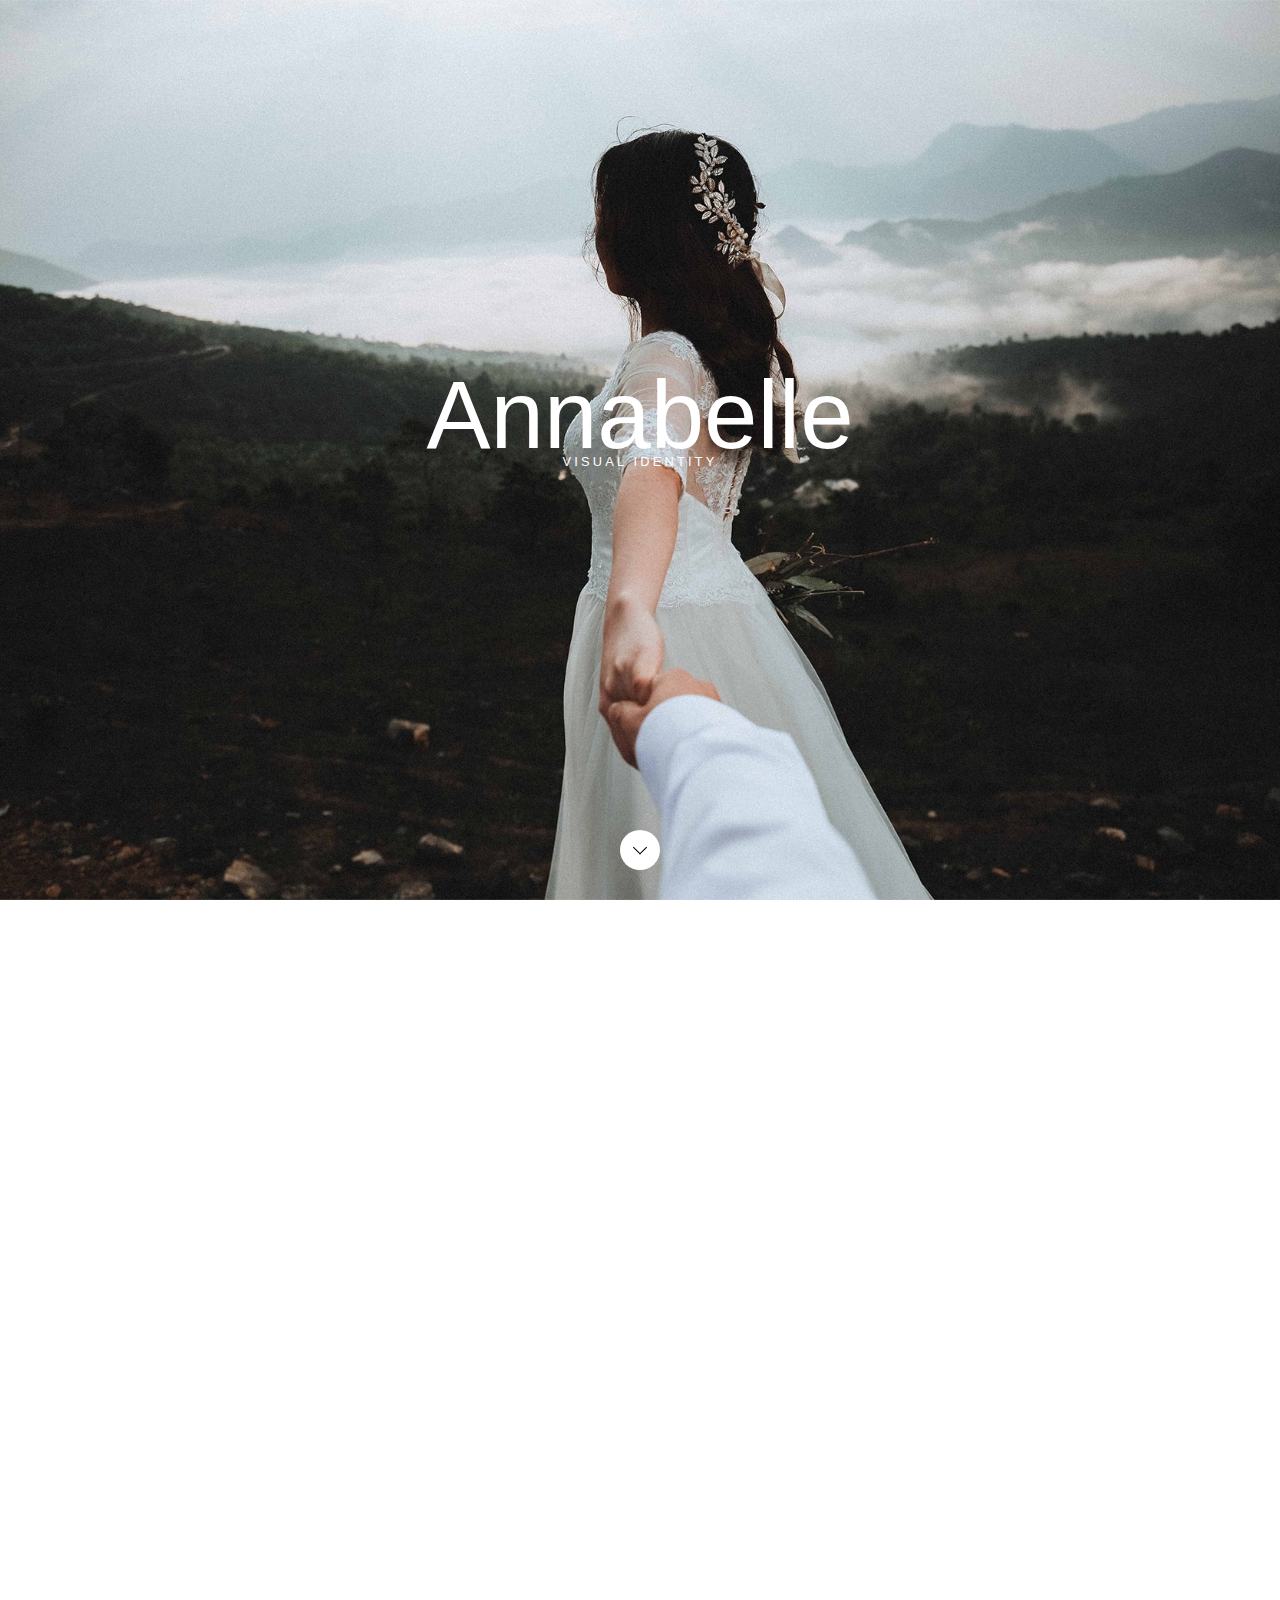
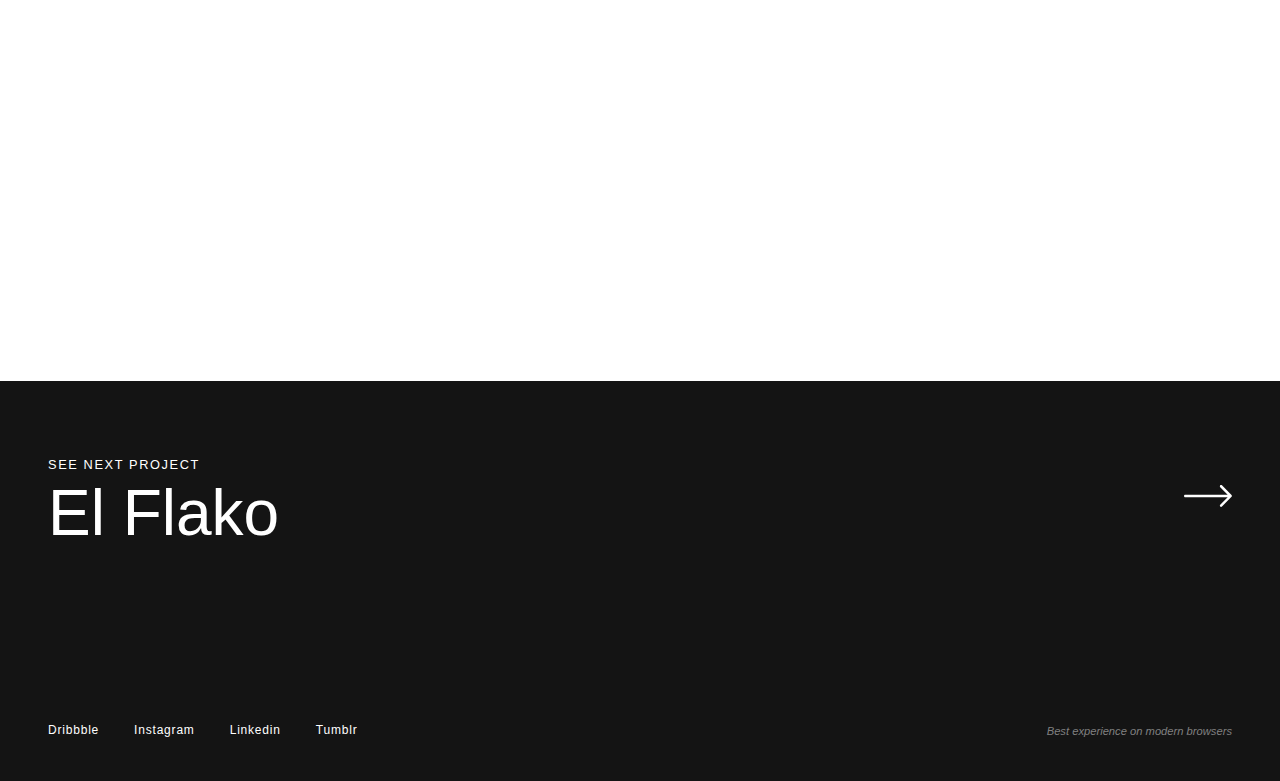
==== commit d1726d96: "reveal effect applyed on project page anabelle ! effect goes to fast for downest elements so non vis" ====
--- a/html/anabelle_project.html
+++ b/html/anabelle_project.html
@@ -31,7 +31,7 @@
         </div>
     </div>
 
-    <div class="curtain"></div>
+    <!-- <div class="curtain"></div> -->
 
     <header class="header">
         <nav class="main-nav project-nav">
@@ -47,13 +47,15 @@
     <!-- ! PAGE PART  -->
     <div class="project-page pp-anabelle">
         <!-- ------------------------------------------- hero banner -->
-        <section class="hero anabelle-hero">
-            <h1>Annabelle</h1>
-            <p>VISUAL IDENTITY</p>
-            <div class="arrowdown">
+        <div class="hero anabelle-hero">
+            <div class="hero-title">
+                <h1>Annabelle</h1>
+                <p>VISUAL IDENTITY</p>
+            </div>
+            <div class="down-arrow">
                 <div class="turned-square"></div>
             </div>
-        </section>
+        </div>
         <!-- ------------------------------------------- wrapper -->
         <div class="project-wrap">
             <section class="description">
@@ -61,20 +63,20 @@
                 <p>Annabelle is a new-borned wedding planner agency. The mission of the founders is to give to every wedding a strong touch of style and elegance. For this reason, the main idea is to mix tradition and innovation perfectly.</p>
                 <p>We have applied to Annabelle this concept, making timeless its visual identity, focusing on the attentive choice of soft colours and typography, that could fit with the romantic images and the idea of sweetness.</p>
             </section>
-    
-            <section class="big-pic">
-                <div class="thumb-frame an-thumb-1"></div>
-                <div class="thumb-frame an-thumb-2"></div>
+
+            <section class="big-pic two-pics">
+                <div class="an-thumb-1 thumb-frame"></div>
+                <div class="an-thumb-2 thumb-frame"></div>
             </section>
-    
+
             <section class="quote-title">
                 <h3>CORPORATE IDENTITY</h3>
                 <strong>Great typography and a minimal and cool color palette.</strong>
             </section>
-    
-            <section class="swiper">
-                <!-- -------------------------------------------------- Swiper -->
-                <!-- <div class="swiper-container">
+
+            <!-- <section class="swiper">
+                -------------------------------------------------- Swiper
+            <div class="swiper-container">
                     <div class="swiper-wrapper">
                         <div class="swiper-slide"><img src="../img/anabelle-slider-1.jpg" alt="anabelle project portfolio"></div>
                         <div class="swiper-slide"><img src="../img/anabelle-slider-2.jpg" alt="anabelle project portfolio"></div>
@@ -86,23 +88,23 @@
                     <div class="swiper-button-next"></div>
                     <div class="swiper-button-prev"></div>
                     <div class="swiper-pagination"></div>
-                </div> -->
+                </div>
+            </section> -->
+
+            <section class="big-pic">
+                <div class="an-thumb-3 thumb-frame"></div>
             </section>
-            
-            <section class="big-pic">
-                <div class="thumb-frame an-thumb-3"></div>
-            </section>
-            
+
             <section class="quote-title">
                 <h3>WEB DESIGN & UI</h3>
                 <strong>An impact white landing page with a simple navigation.</strong>
             </section>
-            
+
             <section class="big-pic">
-                <div class="thumb-frame an-thumb-4"></div>
-                <div class="thumb-frame an-thumb-5"></div>
+                <div class="an-thumb-4 thumb-frame"></div>
+                <div class="an-thumb-5 thumb-frame"></div>
             </section>
-        </div>       
+        </div>
     </div>
 
     <!-- FOOTER DISAPPEAR AT MOBILE VIEW -->
@@ -122,11 +124,12 @@
             <a target="_blank" href="https://www.instagram.com/marcomarino.design/">Instagram</a>
             <a target="_blank" href="https://www.linkedin.com/in/marcomarinodesign/">Linkedin</a>
             <a target="_blank" href="https://curiou5.tumblr.com/">Tumblr</a>
-            <p>Best experience on modern browsers</p>   
+            <p>Best experience on modern browsers</p>
         </div>
     </footer>
 
     <!-- <script src="../package/swiper-bundle.min.js"></script> -->
     <script src="../js/scripts.js"></script>
 </body>
+
 </html>--- a/css/styles.min.css
+++ b/css/styles.min.css
@@ -1,2 +1,2 @@
-@import url(//db.onlinewebfonts.com/c/02d8f1743ede250c7c9865f1574d7cc6?family=Circular+Book);body{position:static;height:100%}body.no-scroll{height:100vh;width:100vw;background-color:#141414;color:white;overflow:hidden}body.no-scroll a,body.no-scroll span{color:white;text-decoration:none;font-size:.75rem;letter-spacing:.05rem}body a,body span{color:white;text-decoration:none;font-size:.75rem;letter-spacing:.05rem}body img{width:100%}/*! normalize.css v8.0.1 | MIT License | github.com/necolas/normalize.css */html{line-height:1.15;-webkit-text-size-adjust:100%}body{margin:0}main{display:block}h1{font-size:2em;margin:.67em 0}hr{-webkit-box-sizing:content-box;box-sizing:content-box;height:0;overflow:visible}pre{font-family:monospace, monospace;font-size:1em}a{background-color:transparent}abbr[title]{border-bottom:none;text-decoration:underline;-webkit-text-decoration:underline dotted;text-decoration:underline dotted}b,strong{font-weight:bolder}code,kbd,samp{font-family:monospace, monospace;font-size:1em}small{font-size:80%}sub,sup{font-size:75%;line-height:0;position:relative;vertical-align:baseline}sub{bottom:-.25em}sup{top:-.5em}img{border-style:none}button,input,optgroup,select,textarea{font-family:inherit;font-size:100%;line-height:1.15;margin:0}button,input{overflow:visible}button,select{text-transform:none}button,[type="button"],[type="reset"],[type="submit"]{-webkit-appearance:button}button::-moz-focus-inner,[type="button"]::-moz-focus-inner,[type="reset"]::-moz-focus-inner,[type="submit"]::-moz-focus-inner{border-style:none;padding:0}button:-moz-focusring,[type="button"]:-moz-focusring,[type="reset"]:-moz-focusring,[type="submit"]:-moz-focusring{outline:1px dotted ButtonText}fieldset{padding:.35em .75em .625em}legend{-webkit-box-sizing:border-box;box-sizing:border-box;color:inherit;display:table;max-width:100%;padding:0;white-space:normal}progress{vertical-align:baseline}textarea{overflow:auto}[type="checkbox"],[type="radio"]{-webkit-box-sizing:border-box;box-sizing:border-box;padding:0}[type="number"]::-webkit-inner-spin-button,[type="number"]::-webkit-outer-spin-button{height:auto}[type="search"]{-webkit-appearance:textfield;outline-offset:-2px}[type="search"]::-webkit-search-decoration{-webkit-appearance:none}::-webkit-file-upload-button{-webkit-appearance:button;font:inherit}details{display:block}summary{display:list-item}template{display:none}[hidden]{display:none}html{-webkit-box-sizing:border-box;box-sizing:border-box}*,*:before,*:after{-webkit-box-sizing:inherit;box-sizing:inherit}html{font-family:Circular Book, sans-serif}.curtain{position:absolute;top:0;z-index:2;width:100vw;height:100vh;background-color:#2c2d2d;‐webkit‐transition:2s all cubic-bezier(0.015, -0.09, 0.975, 0.02),2s;‐moz‐transition:2s all cubic-bezier(0.015, -0.09, 0.975, 0.02),2s;‐ms‐transition:2s all cubic-bezier(0.015, -0.09, 0.975, 0.02),2s;-webkit-transition:2s all cubic-bezier(0.015, -0.09, 0.975, 0.02),2s;transition:2s all cubic-bezier(0.015, -0.09, 0.975, 0.02),2s}.main-nav{width:100vw;display:-webkit-box;display:-ms-flexbox;display:flex;-webkit-box-pack:end;-ms-flex-pack:end;justify-content:flex-end;padding:20px 40px}.main-nav .logo{margin-right:auto}.main-nav a,.main-nav span{padding-right:2rem;color:white;text-decoration:none;font-size:.75rem;letter-spacing:.05rem;cursor:pointer}.main-nav a:not(.logo):hover,.main-nav span:hover{text-decoration:line-through}@media screen and (max-width: 1024px){.main-nav{background-color:#2c2d2d;-webkit-box-orient:vertical;-webkit-box-direction:normal;-ms-flex-direction:column;flex-direction:column;-webkit-box-align:center;-ms-flex-align:center;align-items:center}.main-nav .logo{width:100%;height:50px;text-align:center}.main-nav .nav-links{display:-webkit-box;display:-ms-flexbox;display:flex;width:100%;-webkit-box-orient:horizontal;-webkit-box-direction:normal;-ms-flex-flow:row nowrap;flex-flow:row nowrap;-ms-flex-pack:distribute;justify-content:space-around}}.project-nav a,.project-nav span{color:black}@media screen and (max-width: 1024px){.project-nav{background-color:white}}.header{position:fixed;z-index:1;top:0;‐webkit‐transition:.5s all ease-in-out,1s;‐moz‐transition:.5s all ease-in-out,1s;‐ms‐transition:.5s all ease-in-out,1s;-webkit-transition:.5s all ease-in-out,1s;transition:.5s all ease-in-out,1s;-webkit-transform:translateY(-100%);transform:translateY(-100%)}.footer{width:100vw;position:absolute;bottom:0;display:-webkit-box;display:-ms-flexbox;display:flex;-webkit-box-orient:vertical;-webkit-box-direction:normal;-ms-flex-flow:column nowrap;flex-flow:column nowrap;-webkit-box-pack:justify;-ms-flex-pack:justify;justify-content:space-between;background-color:none;padding:4rem 3rem 2rem}.footer .bottom-links{width:100%;display:-webkit-box;display:-ms-flexbox;display:flex;-webkit-box-pack:start;-ms-flex-pack:start;justify-content:flex-start;-webkit-box-align:center;-ms-flex-align:center;align-items:center}.footer .bottom-links a{padding-right:35px}.footer .bottom-links p{margin-left:auto;color:grey;font-style:italic;font-size:.7rem}@media screen and (max-width: 1024px){.footer .bottom-links{display:none}}.project-footer{height:25rem;background:#141414}@media screen and (max-width: 1024px){.project-footer{height:20rem}}.project-footer .next-project{display:-webkit-box;display:-ms-flexbox;display:flex;-webkit-box-pack:justify;-ms-flex-pack:justify;justify-content:space-between;-webkit-box-align:center;-ms-flex-align:center;align-items:center;color:white;width:100%}.project-footer .next-project h2{font-size:4rem;margin:0}.project-footer .next-project p{margin-bottom:5px;text-transform:uppercase;font-weight:100;font-size:.8rem;letter-spacing:.1rem}.project-footer .next-project .arrow-box{width:3rem}.contact{position:fixed;z-index:2;width:600px;height:100vh;display:-webkit-box;display:-ms-flexbox;display:flex;-webkit-box-orient:vertical;-webkit-box-direction:normal;-ms-flex-flow:column nowrap;flex-flow:column nowrap;-webkit-box-pack:start;-ms-flex-pack:start;justify-content:flex-start;background:#141414;color:white;padding:50px;right:0;-webkit-transform:translateX(100%);transform:translateX(100%);‐webkit‐transition:1s all ease-in-out,0s;‐moz‐transition:1s all ease-in-out,0s;‐ms‐transition:1s all ease-in-out,0s;-webkit-transition:1s all ease-in-out,0s;transition:1s all ease-in-out,0s}@media screen and (max-width: 1024px){.contact{width:100vw}}.contact .form-top{display:-webkit-box;display:-ms-flexbox;display:flex;-webkit-box-pack:justify;-ms-flex-pack:justify;justify-content:space-between;-webkit-box-align:center;-ms-flex-align:center;align-items:center;margin-bottom:80px}.contact .form-top h2{margin:0;font-size:2rem}.contact .form-top .cross{cursor:pointer}.contact .form-field{display:-webkit-box;display:-ms-flexbox;display:flex;-webkit-box-orient:vertical;-webkit-box-direction:normal;-ms-flex-flow:column nowrap;flex-flow:column nowrap}.contact .form-field .form-names{display:-webkit-box;display:-ms-flexbox;display:flex}.contact .form-field .form-names [placeholder="First name"]{margin-right:10px}.contact .form-field input,.contact .form-field textarea{width:100%;margin:10px 0;background-color:#2c2d2d;border:none;border-radius:2px;padding:15px 10px}.contact .form-field textarea{height:200px}.contact .form-bottom{margin:20px 0}.contact button{background-color:#141414;border:1px solid white;color:white;padding:15px}.contact a{color:white;margin-left:20px}.swiper-container{width:50vw;height:80vh}.swiper-slide{text-align:center;font-size:18px;background:#fff;display:-webkit-box;display:-ms-flexbox;display:flex;-webkit-box-pack:center;-ms-flex-pack:center;justify-content:center;-webkit-box-align:center;-ms-flex-align:center;align-items:center}.splash{display:-webkit-box;display:-ms-flexbox;display:flex;-webkit-box-align:center;-ms-flex-align:center;align-items:center;-webkit-box-pack:justify;-ms-flex-pack:justify;justify-content:space-between;margin:0 auto;height:80%;width:80%;-webkit-transform:translateY(100%);transform:translateY(100%);‐webkit‐transition:.5s all ease-in-out,1s;‐moz‐transition:.5s all ease-in-out,1s;‐ms‐transition:.5s all ease-in-out,1s;-webkit-transition:.5s all ease-in-out,1s;transition:.5s all ease-in-out,1s}.splash .splash-title{margin-top:50px;padding-left:50px;max-width:60%}.splash .splash-title h1{font-size:6rem;font-weight:300;line-height:4.2rem;margin:0}.splash .splash-title p{font-style:italic;font-size:0.9rem;letter-spacing:.05rem;margin-top:40px}.splash a{margin-left:auto}@media screen and (max-width: 1024px){.splash .splash-title{max-width:100%;padding-left:0}.splash a{display:none}}.projects-panel{position:absolute;width:100vw;height:100vh;display:-webkit-box;display:-ms-flexbox;display:flex}.projects-panel div{display:-webkit-box;display:-ms-flexbox;display:flex;-webkit-box-pack:center;-ms-flex-pack:center;justify-content:center;-webkit-box-align:center;-ms-flex-align:center;align-items:center;width:100%;text-align:center;background:none}.projects-panel .anabelle:hover{background:url(/img/cover_anabelle.jpg) center/cover}.projects-panel .decathlon:hover{background:url(/img/cover_decathlon.png) center/cover}.projects-panel .evento:hover{background:url(/img/cover_eventoxtra.jpg) center/cover}.projects-panel .flako:hover{background:url(/img/cover_elflako.jpg) center/cover}.projects-panel .project-bg::after{content:'';position:absolute;left:0;top:0;background-color:#000;-webkit-transition:5s all ease-in-out;transition:5s all ease-in-out}.projects-panel .project-bg::after:hover{visibility:hidden}.projects-panel h2{font-size:2rem;margin:0;text-shadow:0 0 0.1rem rgba(0,0,0,0.1)}.projects-panel p{font-size:0.6rem;letter-spacing:.1rem;margin:.3rem 0 0;text-shadow:0 0 0.1rem rgba(0,0,0,0.1)}.project-body{position:relative;overflow-x:hidden}.project-page{position:relative;width:100vw;height:300vh;background-color:white;margin-top:100vh;display:-webkit-box;display:-ms-flexbox;display:flex}.project-page .hero{position:fixed;z-index:-1;top:0;left:0;width:100vw;height:100vh;background-position:center;background-size:cover;display:-webkit-box;display:-ms-flexbox;display:flex;-webkit-box-pack:center;-ms-flex-pack:center;justify-content:center;-webkit-box-align:center;-ms-flex-align:center;align-items:center;-webkit-box-orient:vertical;-webkit-box-direction:normal;-ms-flex-flow:column;flex-flow:column;color:white}.project-page .hero h1{font-size:6rem;font-weight:400;margin:0}.project-page .hero p{margin:-1rem 0 0;letter-spacing:.2rem;font-size:.8rem}@media screen and (max-width: 1024px){.project-page .hero{height:500px;margin-top:120px}}.project-page .project-wrap{width:100%;margin-top:100px;display:-webkit-box;display:-ms-flexbox;display:flex;-webkit-box-orient:vertical;-webkit-box-direction:normal;-ms-flex-flow:column;flex-flow:column;-webkit-box-align:center;-ms-flex-align:center;align-items:center}.project-page .project-wrap section{width:1000px}@media screen and (max-width: 1024px){.project-page .project-wrap section{width:100%;padding:10px}}.project-page .project-wrap section.description{width:800px}@media screen and (max-width: 1024px){.project-page .project-wrap section.description{width:80%}}.project-page .project-wrap section h3{color:grey;font-size:.9rem;letter-spacing:.2rem}.project-page .project-wrap section p{color:#2c2d2d;font-size:0.98rem;line-height:2rem;margin:2rem 0}.project-page .project-wrap section .thumb-frame{border-radius:10px;margin:10px;background-position:center;background-size:contain}.anabelle-hero{background-image:url(/img/cover_anabelle.jpg)}.an-thumb-1{background-image:url(/img/Anabelle_thumb_1.jpg);width:600px;height:500px}.an-thumb-2{background-image:url(/img/Anabelle_thumb_2.jpg);width:300px;height:500px}.an-thumb-3{background-image:url(/img/Anabelle_thumb_3.png)}.an-thumb-4{background-image:url(/img/Anabelle_thumb_4-bgColor=#edbdb3.svg)}.an-thumb-5{background-image:url(/img/Anabelle_thumb_5.jpg)}
+@import url(//db.onlinewebfonts.com/c/02d8f1743ede250c7c9865f1574d7cc6?family=Circular+Book);body{position:static;height:100%}body.no-scroll{height:100vh;width:100vw;background-color:#141414;color:white;overflow:hidden}body.no-scroll a,body.no-scroll span{color:white;text-decoration:none;font-size:.75rem;letter-spacing:.05rem}body a,body span{color:white;text-decoration:none;font-size:.75rem;letter-spacing:.05rem}body img{width:100%}/*! normalize.css v8.0.1 | MIT License | github.com/necolas/normalize.css */html{line-height:1.15;-webkit-text-size-adjust:100%}body{margin:0}main{display:block}h1{font-size:2em;margin:.67em 0}hr{-webkit-box-sizing:content-box;box-sizing:content-box;height:0;overflow:visible}pre{font-family:monospace, monospace;font-size:1em}a{background-color:transparent}abbr[title]{border-bottom:none;text-decoration:underline;-webkit-text-decoration:underline dotted;text-decoration:underline dotted}b,strong{font-weight:bolder}code,kbd,samp{font-family:monospace, monospace;font-size:1em}small{font-size:80%}sub,sup{font-size:75%;line-height:0;position:relative;vertical-align:baseline}sub{bottom:-.25em}sup{top:-.5em}img{border-style:none}button,input,optgroup,select,textarea{font-family:inherit;font-size:100%;line-height:1.15;margin:0}button,input{overflow:visible}button,select{text-transform:none}button,[type="button"],[type="reset"],[type="submit"]{-webkit-appearance:button}button::-moz-focus-inner,[type="button"]::-moz-focus-inner,[type="reset"]::-moz-focus-inner,[type="submit"]::-moz-focus-inner{border-style:none;padding:0}button:-moz-focusring,[type="button"]:-moz-focusring,[type="reset"]:-moz-focusring,[type="submit"]:-moz-focusring{outline:1px dotted ButtonText}fieldset{padding:.35em .75em .625em}legend{-webkit-box-sizing:border-box;box-sizing:border-box;color:inherit;display:table;max-width:100%;padding:0;white-space:normal}progress{vertical-align:baseline}textarea{overflow:auto}[type="checkbox"],[type="radio"]{-webkit-box-sizing:border-box;box-sizing:border-box;padding:0}[type="number"]::-webkit-inner-spin-button,[type="number"]::-webkit-outer-spin-button{height:auto}[type="search"]{-webkit-appearance:textfield;outline-offset:-2px}[type="search"]::-webkit-search-decoration{-webkit-appearance:none}::-webkit-file-upload-button{-webkit-appearance:button;font:inherit}details{display:block}summary{display:list-item}template{display:none}[hidden]{display:none}html{-webkit-box-sizing:border-box;box-sizing:border-box}*,*:before,*:after{-webkit-box-sizing:inherit;box-sizing:inherit}html{font-family:Circular Book, sans-serif}.curtain{position:absolute;top:0;z-index:2;width:100vw;height:100vh;background-color:#2c2d2d;‐webkit‐transition:2s all cubic-bezier(0.015, -0.09, 0.975, 0.02),2s;‐moz‐transition:2s all cubic-bezier(0.015, -0.09, 0.975, 0.02),2s;‐ms‐transition:2s all cubic-bezier(0.015, -0.09, 0.975, 0.02),2s;-webkit-transition:2s all cubic-bezier(0.015, -0.09, 0.975, 0.02),2s;transition:2s all cubic-bezier(0.015, -0.09, 0.975, 0.02),2s}.main-nav{width:100vw;display:-webkit-box;display:-ms-flexbox;display:flex;-webkit-box-pack:end;-ms-flex-pack:end;justify-content:flex-end;padding:20px 40px}.main-nav .logo{margin-right:auto}.main-nav a,.main-nav span{padding-right:2rem;color:white;text-decoration:none;font-size:.75rem;letter-spacing:.05rem;cursor:pointer}.main-nav a:not(.logo):hover,.main-nav span:hover{text-decoration:line-through}@media screen and (max-width: 1024px){.main-nav{background-color:#2c2d2d;-webkit-box-orient:vertical;-webkit-box-direction:normal;-ms-flex-direction:column;flex-direction:column;-webkit-box-align:center;-ms-flex-align:center;align-items:center}.main-nav .logo{width:100%;height:50px;text-align:center}.main-nav .nav-links{display:-webkit-box;display:-ms-flexbox;display:flex;width:100%;-webkit-box-orient:horizontal;-webkit-box-direction:normal;-ms-flex-flow:row nowrap;flex-flow:row nowrap;-ms-flex-pack:distribute;justify-content:space-around}}.project-nav a,.project-nav span{color:black}@media screen and (max-width: 1024px){.project-nav{background-color:white}}.header{position:fixed;z-index:1;top:0;‐webkit‐transition:.5s all ease-in-out,1s;‐moz‐transition:.5s all ease-in-out,1s;‐ms‐transition:.5s all ease-in-out,1s;-webkit-transition:.5s all ease-in-out,1s;transition:.5s all ease-in-out,1s;-webkit-transform:translateY(-100%);transform:translateY(-100%)}.footer{width:100vw;position:absolute;bottom:0;display:-webkit-box;display:-ms-flexbox;display:flex;-webkit-box-orient:vertical;-webkit-box-direction:normal;-ms-flex-flow:column nowrap;flex-flow:column nowrap;-webkit-box-pack:justify;-ms-flex-pack:justify;justify-content:space-between;background-color:none;padding:4rem 3rem 2rem}.footer .bottom-links{width:100%;display:-webkit-box;display:-ms-flexbox;display:flex;-webkit-box-pack:start;-ms-flex-pack:start;justify-content:flex-start;-webkit-box-align:center;-ms-flex-align:center;align-items:center}.footer .bottom-links a{padding-right:35px}.footer .bottom-links p{margin-left:auto;color:grey;font-style:italic;font-size:.7rem}@media screen and (max-width: 1024px){.footer .bottom-links{display:none}}.project-footer{position:relative;height:25rem;background:#141414}@media screen and (max-width: 1024px){.project-footer{height:17rem}}.project-footer .next-project{display:-webkit-box;display:-ms-flexbox;display:flex;-webkit-box-pack:justify;-ms-flex-pack:justify;justify-content:space-between;-webkit-box-align:center;-ms-flex-align:center;align-items:center;color:white;width:100%}.project-footer .next-project h2{font-size:4rem;font-weight:200;margin:0}.project-footer .next-project p{margin-bottom:5px;text-transform:uppercase;font-weight:100;font-size:.8rem;letter-spacing:.1rem}.project-footer .next-project .arrow-box{width:3rem}.contact{position:fixed;z-index:2;width:600px;height:100vh;display:-webkit-box;display:-ms-flexbox;display:flex;-webkit-box-orient:vertical;-webkit-box-direction:normal;-ms-flex-flow:column nowrap;flex-flow:column nowrap;-webkit-box-pack:start;-ms-flex-pack:start;justify-content:flex-start;background:#141414;color:white;padding:50px;right:0;-webkit-transform:translateX(100%);transform:translateX(100%);‐webkit‐transition:1s all ease-in-out,0s;‐moz‐transition:1s all ease-in-out,0s;‐ms‐transition:1s all ease-in-out,0s;-webkit-transition:1s all ease-in-out,0s;transition:1s all ease-in-out,0s}@media screen and (max-width: 1024px){.contact{width:100vw}}.contact .form-top{display:-webkit-box;display:-ms-flexbox;display:flex;-webkit-box-pack:justify;-ms-flex-pack:justify;justify-content:space-between;-webkit-box-align:center;-ms-flex-align:center;align-items:center;margin-bottom:80px}.contact .form-top h2{margin:0;font-size:2rem}.contact .form-top .cross{cursor:pointer}.contact .form-field{display:-webkit-box;display:-ms-flexbox;display:flex;-webkit-box-orient:vertical;-webkit-box-direction:normal;-ms-flex-flow:column nowrap;flex-flow:column nowrap}.contact .form-field .form-names{display:-webkit-box;display:-ms-flexbox;display:flex}.contact .form-field .form-names [placeholder="First name"]{margin-right:10px}.contact .form-field input,.contact .form-field textarea{width:100%;margin:10px 0;background-color:#2c2d2d;border:none;border-radius:2px;padding:15px 10px}.contact .form-field textarea{height:200px}.contact .form-bottom{margin:20px 0}.contact button{background-color:#141414;border:1px solid white;color:white;padding:15px}.contact a{color:white;margin-left:20px}.swiper-container{width:50vw;height:80vh}.swiper-slide{text-align:center;font-size:18px;background:#fff;display:-webkit-box;display:-ms-flexbox;display:flex;-webkit-box-pack:center;-ms-flex-pack:center;justify-content:center;-webkit-box-align:center;-ms-flex-align:center;align-items:center}.splash{display:-webkit-box;display:-ms-flexbox;display:flex;-webkit-box-align:center;-ms-flex-align:center;align-items:center;-webkit-box-pack:justify;-ms-flex-pack:justify;justify-content:space-between;margin:0 auto;height:80%;width:80%;-webkit-transform:translateY(100%);transform:translateY(100%);‐webkit‐transition:.5s all ease-in-out,1s;‐moz‐transition:.5s all ease-in-out,1s;‐ms‐transition:.5s all ease-in-out,1s;-webkit-transition:.5s all ease-in-out,1s;transition:.5s all ease-in-out,1s}.splash .splash-title{margin-top:50px;padding-left:50px;max-width:60%}.splash .splash-title h1{font-size:6rem;font-weight:300;line-height:4.2rem;margin:0}.splash .splash-title p{font-style:italic;font-size:0.9rem;letter-spacing:.05rem;margin-top:40px}.splash a{margin-left:auto}@media screen and (max-width: 1024px){.splash .splash-title{max-width:100%;padding-left:0}.splash a{display:none}}.projects-panel{position:absolute;width:100vw;height:100vh;display:-webkit-box;display:-ms-flexbox;display:flex}.projects-panel div{display:-webkit-box;display:-ms-flexbox;display:flex;-webkit-box-pack:center;-ms-flex-pack:center;justify-content:center;-webkit-box-align:center;-ms-flex-align:center;align-items:center;width:100%;text-align:center;background:none}.projects-panel .anabelle{background:url(/img/cover_anabelle.jpg) center/cover}.projects-panel .decathlon{background:url(/easy-reveal-blank/img/01.jpg) center/cover}.projects-panel .evento{background:url(/img/cover_eventoxtra.jpg) center/cover}.projects-panel .flako{background:url(/img/cover_elflako.jpg) center/cover}.projects-panel .project-bg{background:rgba(0,0,0,0)}.projects-panel h2{font-size:2rem;margin:0;text-shadow:0 0 0.1rem rgba(0,0,0,0.1)}.projects-panel p{font-size:0.6rem;letter-spacing:.1rem;margin:.3rem 0 0;text-shadow:0 0 0.1rem rgba(0,0,0,0.1)}.project-body{position:relative;overflow-x:hidden}.project-page{position:relative;width:100vw;margin-top:100vh;background-color:white;display:-webkit-box;display:-ms-flexbox;display:flex}.project-page .hero{position:fixed;z-index:-1;top:0;left:0;width:100vw;height:100vh;background-position:center;background-size:cover;display:-webkit-box;display:-ms-flexbox;display:flex;-webkit-box-pack:center;-ms-flex-pack:center;justify-content:center;-webkit-box-align:center;-ms-flex-align:center;align-items:center;-webkit-box-orient:vertical;-webkit-box-direction:normal;-ms-flex-flow:column;flex-flow:column;color:white}.project-page .hero .hero-title{margin:auto 0;text-align:center}.project-page .hero .hero-title h1{font-size:6rem;font-weight:400;margin:0}.project-page .hero .hero-title p{margin:-1rem 0 0;letter-spacing:.2rem;font-size:.8rem}.project-page .hero .down-arrow{margin:0 0 30px;width:40px;height:40px;background-color:#fff;border-radius:50%;display:-webkit-box;display:-ms-flexbox;display:flex;-webkit-box-pack:center;-ms-flex-pack:center;justify-content:center;-webkit-box-align:center;-ms-flex-align:center;align-items:center}.project-page .hero .down-arrow .turned-square{width:10px;height:10px;border-bottom:1px solid black;border-left:1px solid black;-webkit-transform:translateY(-25%) rotate(-45deg);transform:translateY(-25%) rotate(-45deg)}@media screen and (max-width: 1024px){.project-page .hero .down-arrow{display:none}}@media screen and (max-width: 1024px){.project-page .hero{height:500px;margin-top:120px}}.project-page .project-wrap{width:100%;display:-webkit-box;display:-ms-flexbox;display:flex;-webkit-box-orient:vertical;-webkit-box-direction:normal;-ms-flex-flow:column;flex-flow:column;-webkit-box-align:center;-ms-flex-align:center;align-items:center;padding:100px 50px}.project-page .project-wrap section *{opacity:0;position:relative;-webkit-transform:translateY(-30px);transform:translateY(-30px);-webkit-transition:.8s ease-in-out;transition:.8s ease-in-out}.project-page .project-wrap section *.revealed{opacity:1;-webkit-transform:translateY(0);transform:translateY(0)}.project-page .project-wrap section{width:1000px;display:-webkit-box;display:-ms-flexbox;display:flex;-webkit-box-orient:vertical;-webkit-box-direction:normal;-ms-flex-direction:column;flex-direction:column;-webkit-box-pack:start;-ms-flex-pack:start;justify-content:flex-start;-webkit-box-align:center;-ms-flex-align:center;align-items:center;padding:20px}.project-page .project-wrap section h3{color:grey;font-size:.9rem;letter-spacing:.2rem}.project-page .project-wrap section.description{width:1000px;display:-webkit-box;display:-ms-flexbox;display:flex;-webkit-box-orient:vertical;-webkit-box-direction:normal;-ms-flex-direction:column;flex-direction:column;-webkit-box-pack:start;-ms-flex-pack:start;justify-content:flex-start;-webkit-box-align:start;-ms-flex-align:start;align-items:flex-start;padding:20px;width:800px}.project-page .project-wrap section.description p{color:#2c2d2d;font-size:0.98rem;line-height:2rem}@media screen and (max-width: 1024px){.project-page .project-wrap section.description{width:100%}}@media screen and (max-width: 1024px){.project-page .project-wrap section.big-pic .thumb-frame{width:90%}}.project-page .project-wrap section.two-pics{width:1000px;display:-webkit-box;display:-ms-flexbox;display:flex;-webkit-box-orient:horizontal;-webkit-box-direction:normal;-ms-flex-direction:row;flex-direction:row;-webkit-box-pack:justify;-ms-flex-pack:justify;justify-content:space-between;-webkit-box-align:center;-ms-flex-align:center;align-items:center;padding:20px}@media screen and (max-width: 1024px){.project-page .project-wrap section.two-pics{-webkit-box-orient:vertical;-webkit-box-direction:normal;-ms-flex-direction:column;flex-direction:column}}.project-page .project-wrap section.quote-title{text-align:center;width:500px;padding:50px 0}.project-page .project-wrap section.quote-title strong{margin-top:10px;font-size:2.7rem;line-height:4.5rem;font-style:italic;color:#2c2d2d}.anabelle-hero{background-image:url(/img/cover_anabelle.jpg)}.an-thumb-1{border-radius:10px;margin:10px;background-position:center;background-repeat:no-repeat;background-color:#edbdb3;background-image:url(/img/Anabelle_thumb_1.jpg);background-size:100%;width:600px;height:600px}@media screen and (max-width: 1024px){.an-thumb-1{height:500px}}.an-thumb-2{border-radius:10px;margin:10px;background-position:center;background-repeat:no-repeat;background-color:none;background-image:url(/img/Anabelle_thumb_2.jpg);background-size:cover;width:310px;height:600px}@media screen and (max-width: 1024px){.an-thumb-2{height:500px}}.an-thumb-3{border-radius:10px;margin:10px;background-position:center;background-repeat:no-repeat;background-color:none;background-image:url(/img/Anabelle_thumb_3.png);background-size:cover;width:100%;height:600px}@media screen and (max-width: 1024px){.an-thumb-3{height:500px}}.an-thumb-4{border-radius:10px;margin:10px;background-position:center;background-repeat:no-repeat;background-color:#edbdb3;background-image:url(/img/Anabelle_thumb_4.svg);background-size:100%;width:100%;height:800px}@media screen and (max-width: 1024px){.an-thumb-4{height:500px}}.an-thumb-5{border-radius:10px;margin:10px;background-position:center;background-repeat:no-repeat;background-color:none;background-image:url(/img/Anabelle_thumb_5.jpg);background-size:cover;width:100%;height:800px;margin:50px 0 0}@media screen and (max-width: 1024px){.an-thumb-5{height:500px}}
 /*# sourceMappingURL=styles.min.css.map */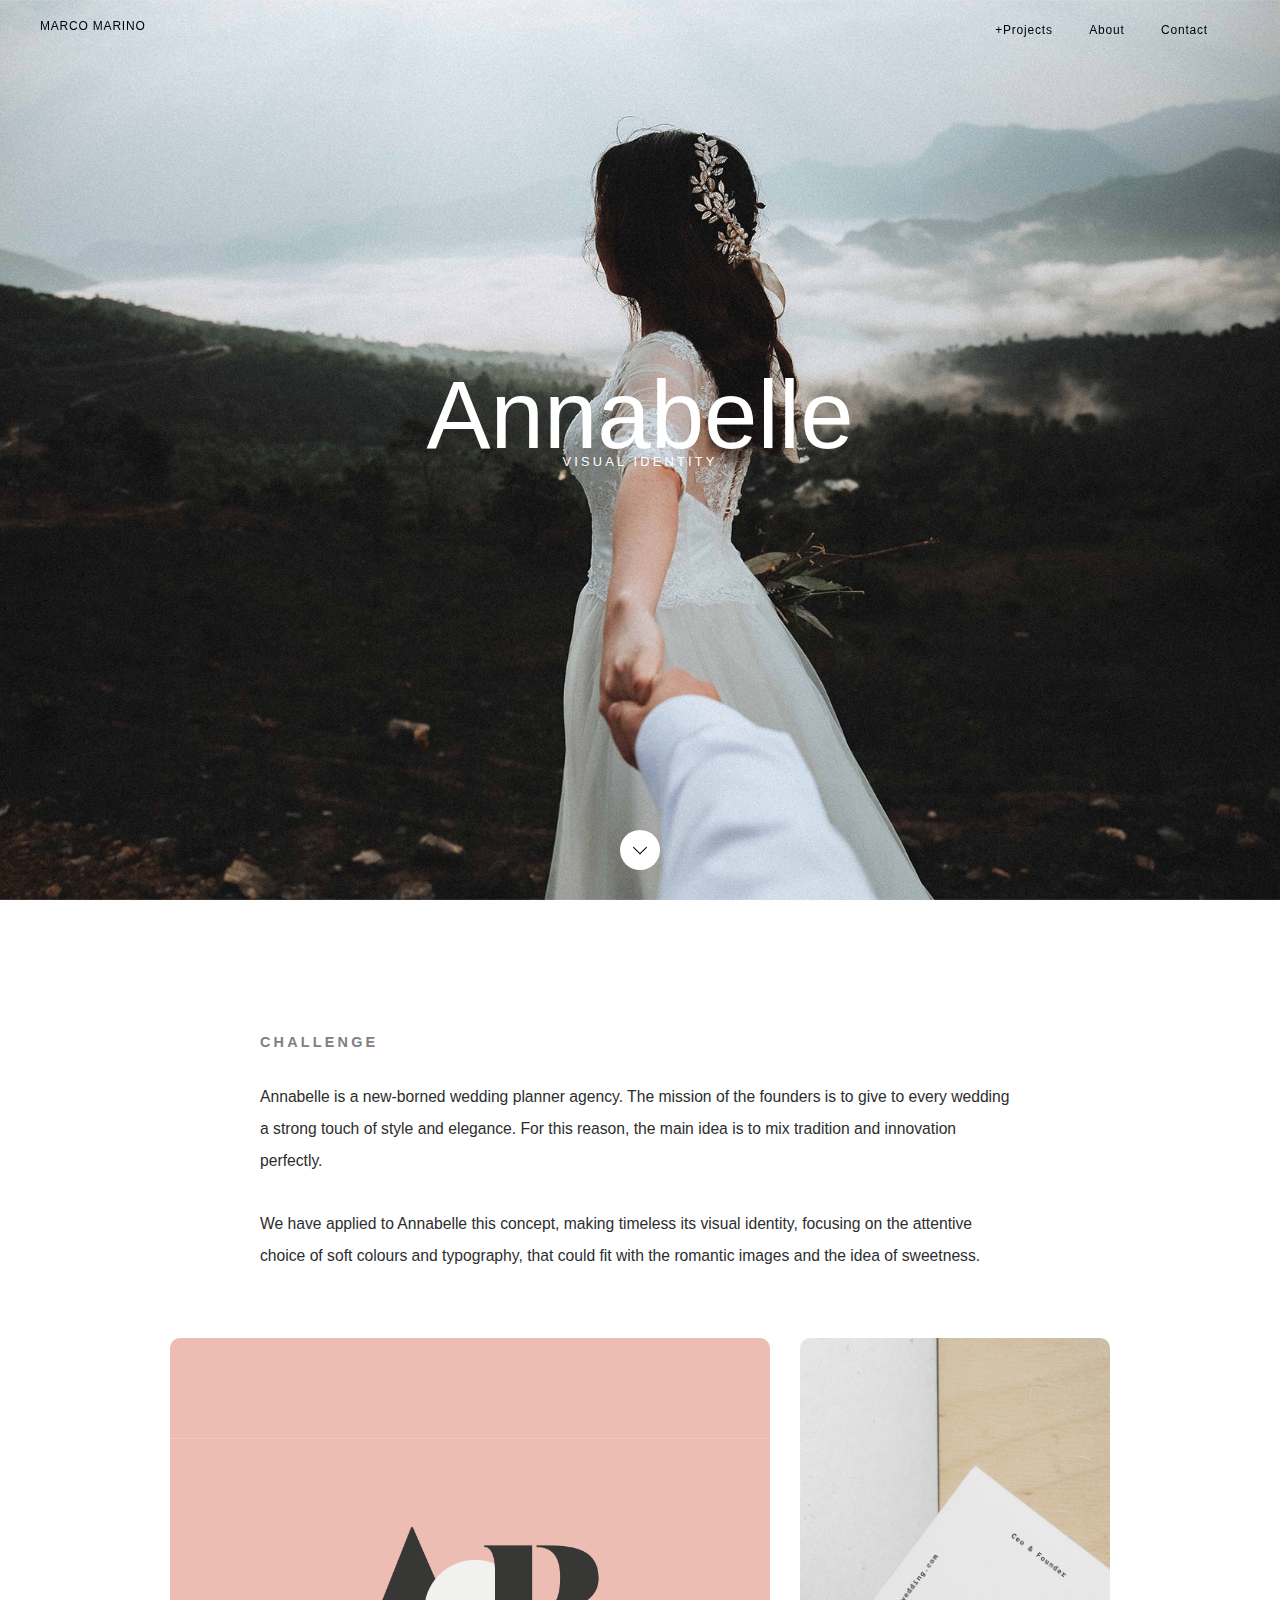
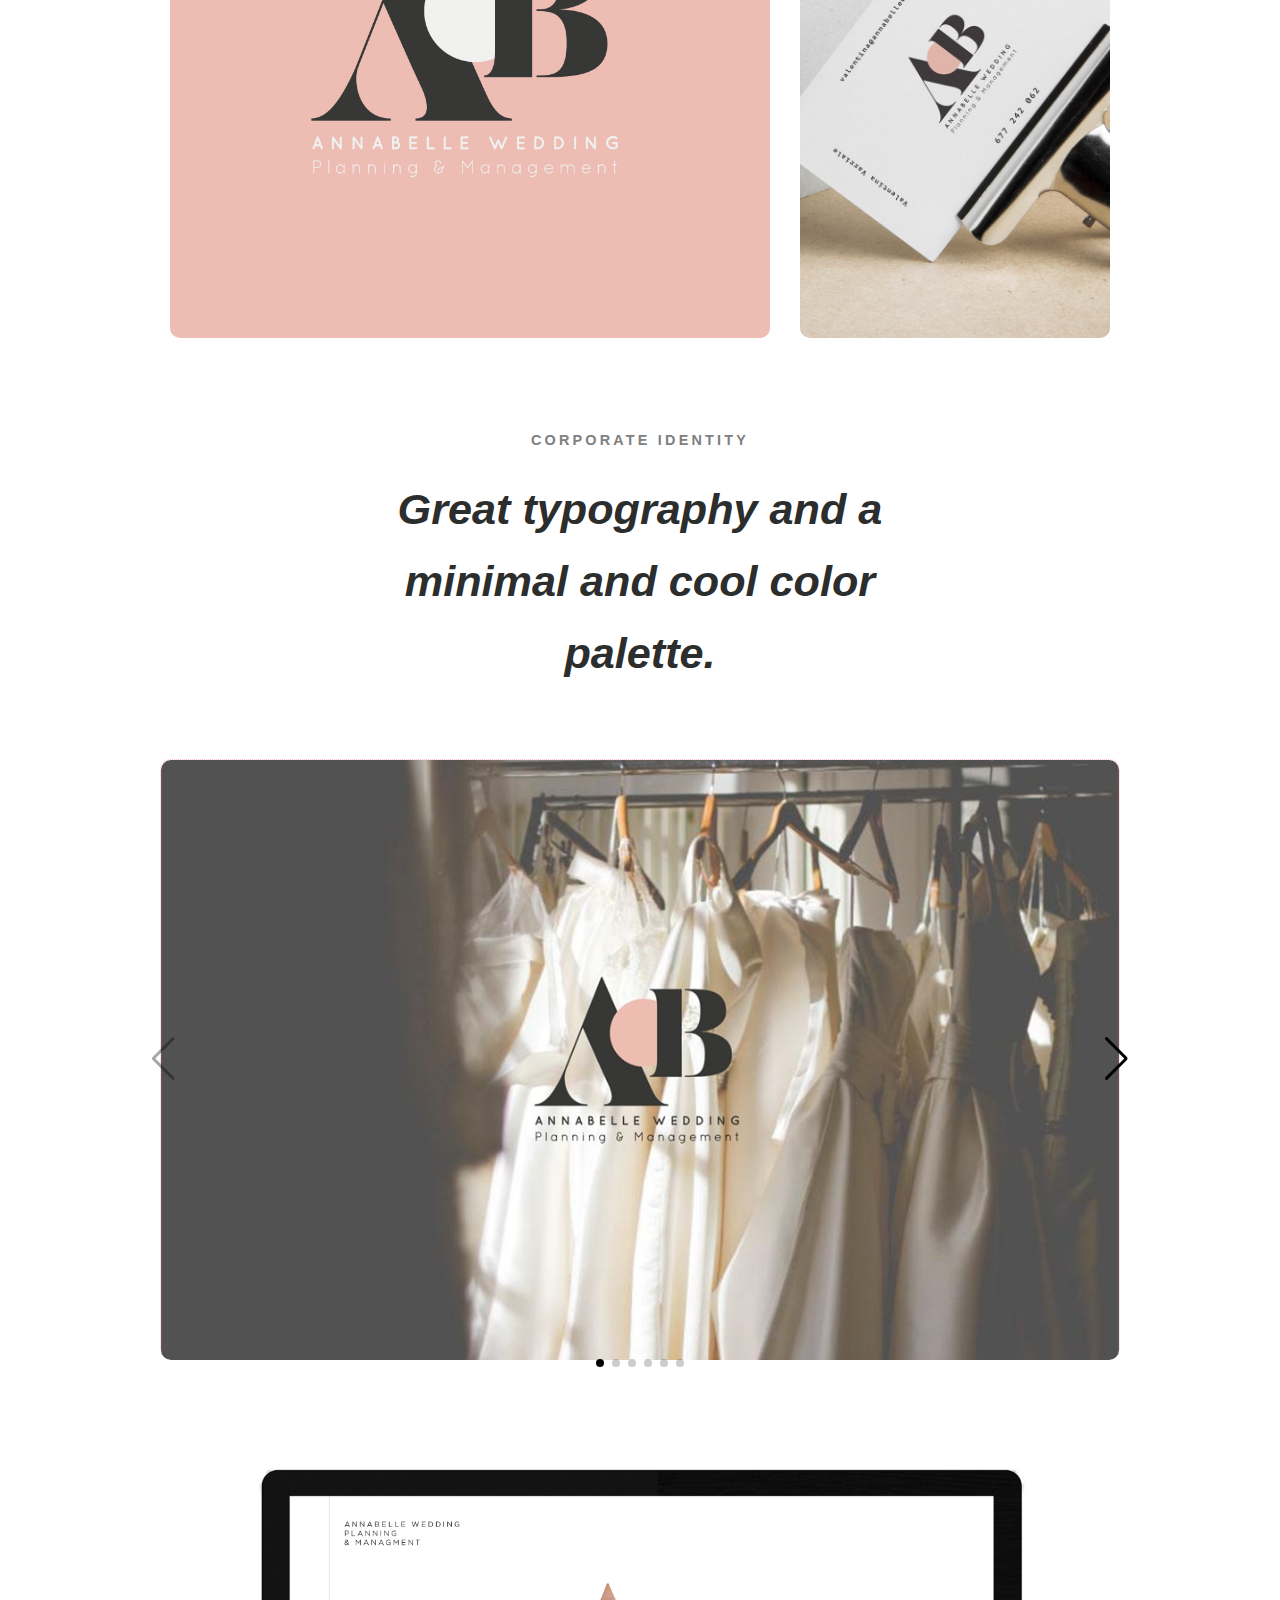
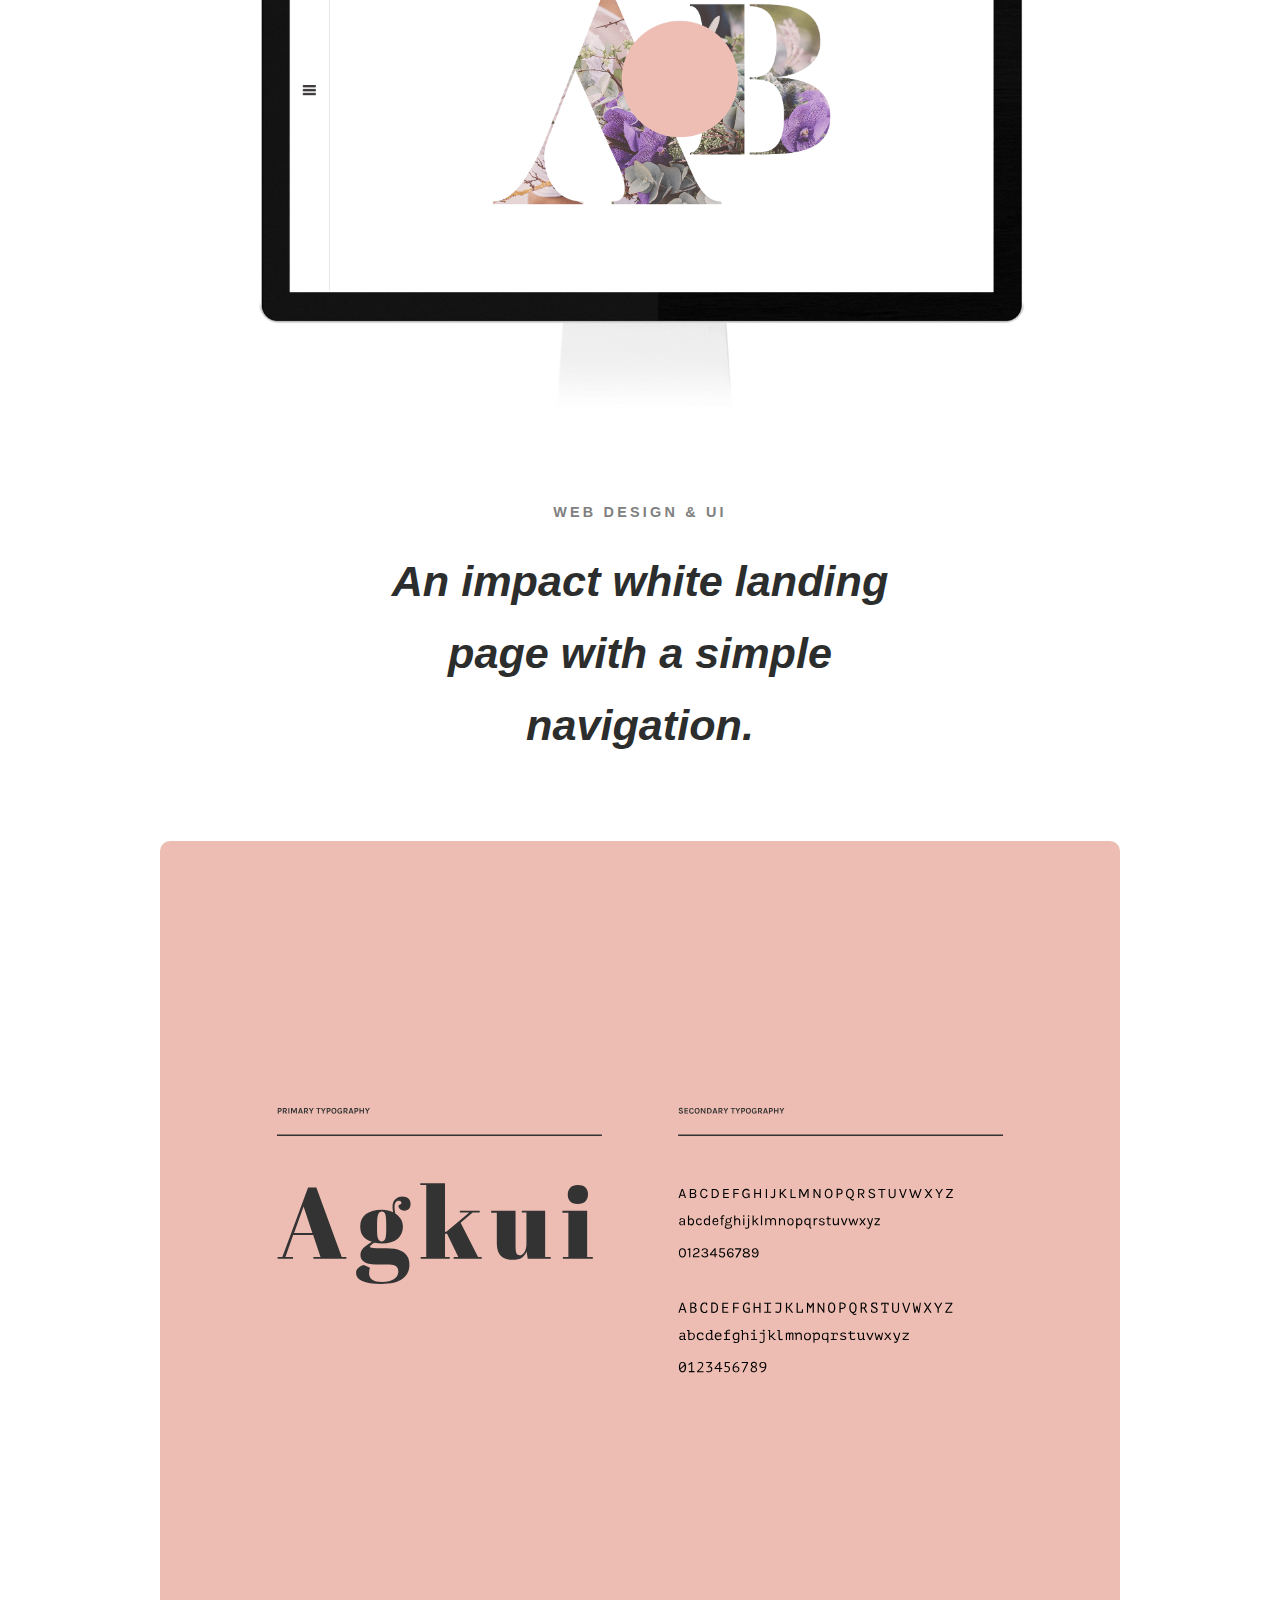
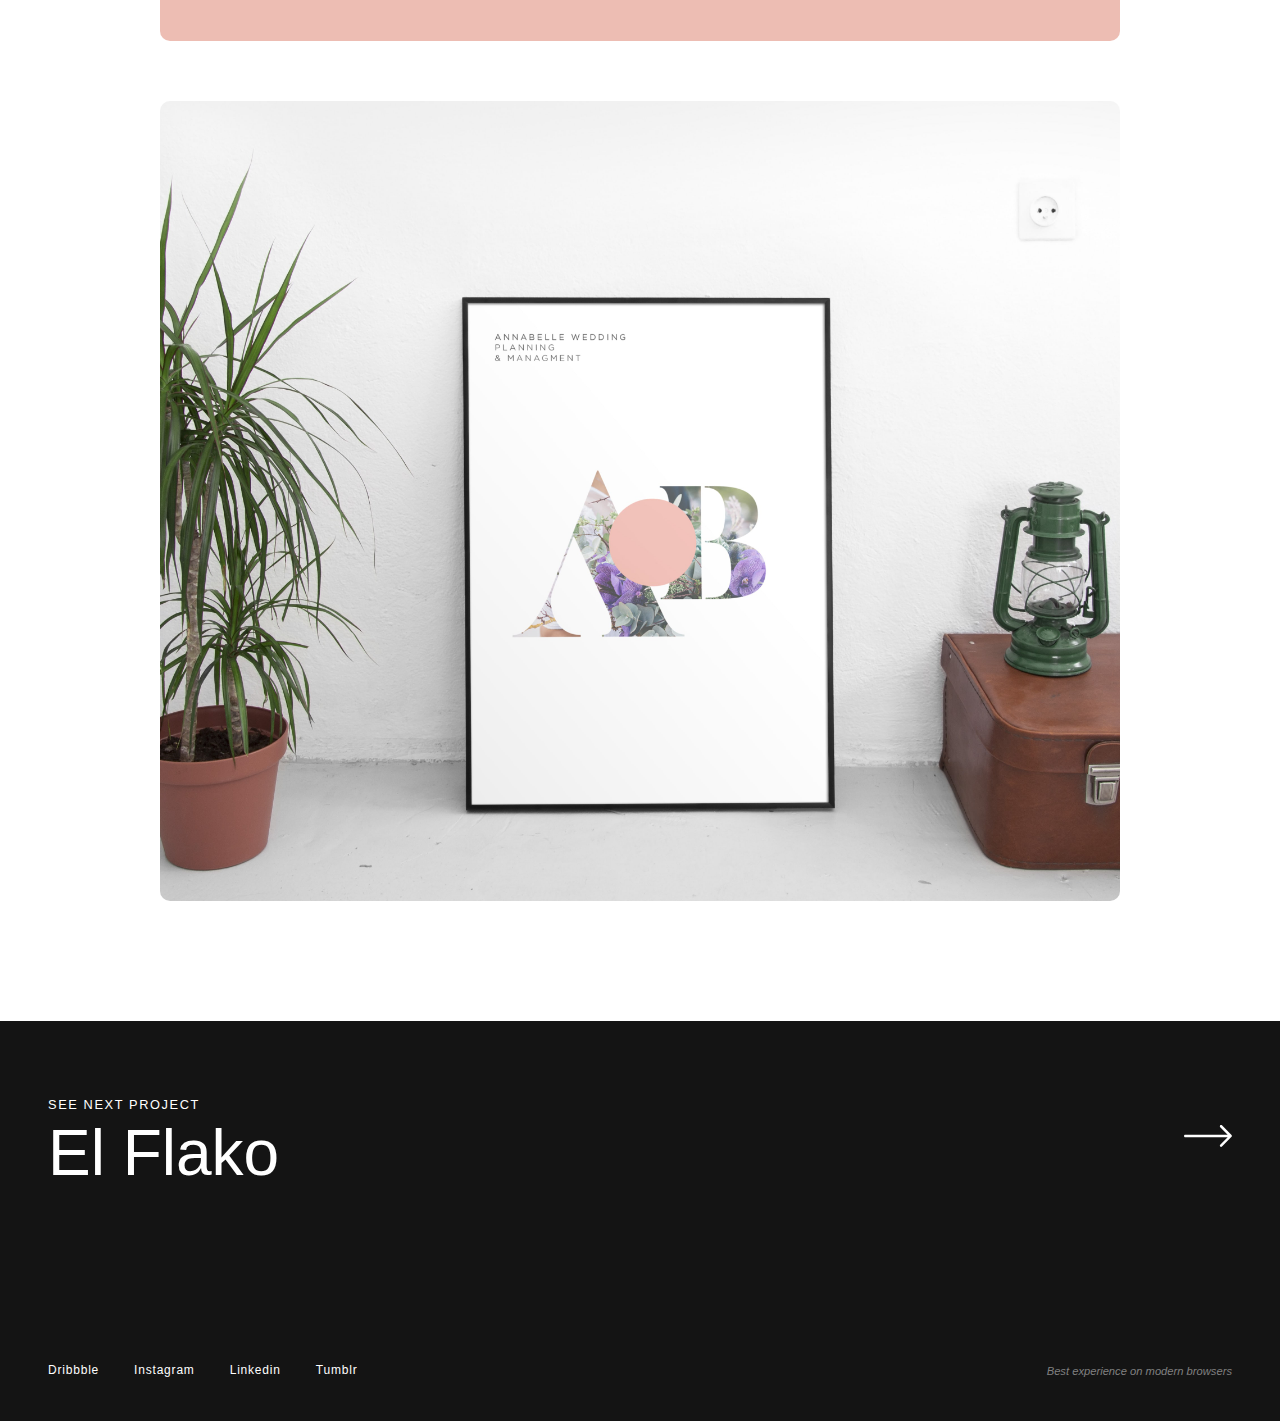
==== commit 24797ce7: "slider added and condigured - arrow inside slide box, img order to change, sizing issue" ====
--- a/html/anabelle_project.html
+++ b/html/anabelle_project.html
@@ -6,6 +6,9 @@
     <meta name="viewport" content="width=device-width, initial-scale=1.0">
     <title>Anabelle | Marco Marino</title>
     <!-- ! styles -->
+    <!-- ? SWIPER CSS FORMATING LINK -->
+    <link rel="stylesheet" href="https://unpkg.com/swiper/swiper-bundle.min.css">
+
     <link rel="stylesheet" href="../css/styles.min.css">
 
 </head>
@@ -74,62 +77,66 @@
                 <strong>Great typography and a minimal and cool color palette.</strong>
             </section>
 
-            <!-- <section class="swiper">
-                -------------------------------------------------- Swiper
-            <div class="swiper-container">
+            <section class="swiper">
+                <!-- ? ------------------- Swiper ---------------------->
+                <div class="swiper-container">
                     <div class="swiper-wrapper">
-                        <div class="swiper-slide"><img src="../img/anabelle-slider-1.jpg" alt="anabelle project portfolio"></div>
-                        <div class="swiper-slide"><img src="../img/anabelle-slider-2.jpg" alt="anabelle project portfolio"></div>
-                        <div class="swiper-slide"><img src="../img/anabelle-slider-3.jpg" alt="anabelle project portfolio"></div>
-                        <div class="swiper-slide"><img src="../img/anabelle-slider-4.jpg" alt="anabelle project portfolio"></div>
-                        <div class="swiper-slide"><img src="../img/anabelle-slider-5.jpg" alt="anabelle project portfolio"></div>
-                        <div class="swiper-slide"><img src="../img/anabelle-slider-6.jpg" alt="anabelle project portfolio"></div>
+                        <div class="swiper-slide an-slide1"></div>
+                        <div class="swiper-slide an-slide2"></div>
+                        <div class="swiper-slide an-slide3"></div>
+                        <div class="swiper-slide an-slide4"></div>
+                        <div class="swiper-slide an-slide5"></div>
+                        <div class="swiper-slide an-slide6"></div>
                     </div>
-                    <div class="swiper-button-next"></div>
-                    <div class="swiper-button-prev"></div>
-                    <div class="swiper-pagination"></div>
+                    <!-- Add Pagination -->
+                    <div class="swiper-pagination "></div>
+                    <!-- Add Arrows -->
+                    <div class="swiper-button-next "></div>
+                    <div class="swiper-button-prev "></div>
                 </div>
-            </section> -->
-
-            <section class="big-pic">
-                <div class="an-thumb-3 thumb-frame"></div>
             </section>
 
-            <section class="quote-title">
+            <section class="big-pic ">
+                <div class="an-thumb-3 thumb-frame "></div>
+            </section>
+
+            <section class="quote-title ">
                 <h3>WEB DESIGN & UI</h3>
                 <strong>An impact white landing page with a simple navigation.</strong>
             </section>
 
-            <section class="big-pic">
-                <div class="an-thumb-4 thumb-frame"></div>
-                <div class="an-thumb-5 thumb-frame"></div>
+            <section class="big-pic ">
+                <div class="an-thumb-4 thumb-frame "></div>
+                <div class="an-thumb-5 thumb-frame "></div>
             </section>
         </div>
     </div>
 
     <!-- FOOTER DISAPPEAR AT MOBILE VIEW -->
-    <footer class="footer project-footer">
-        <div class="next-project">
-            <div class="project-title">
+    <footer class="footer project-footer ">
+        <div class="next-project ">
+            <div class="project-title ">
                 <p>see next project</p>
                 <h2>El Flako</h2>
             </div>
-            <a href="el-flako_project.html">
-                <div class="arrow-box"><img src="/img/arrow.svg" alt="arrow navigation"></div>
+            <a href="el-flako_project.html ">
+                <div class="arrow-box "><img src="/img/arrow.svg " alt="arrow navigation "></div>
             </a>
         </div>
         <!-- ?  COMMON PART  -->
-        <div class="bottom-links">
-            <a target="_blank" href="https://dribbble.com/marcomarino">Dribbble</a>
-            <a target="_blank" href="https://www.instagram.com/marcomarino.design/">Instagram</a>
-            <a target="_blank" href="https://www.linkedin.com/in/marcomarinodesign/">Linkedin</a>
-            <a target="_blank" href="https://curiou5.tumblr.com/">Tumblr</a>
+        <div class="bottom-links ">
+            <a target="_blank " href="https://dribbble.com/marcomarino ">Dribbble</a>
+            <a target="_blank " href="https://www.instagram.com/marcomarino.design/ ">Instagram</a>
+            <a target="_blank " href="https://www.linkedin.com/in/marcomarinodesign/ ">Linkedin</a>
+            <a target="_blank " href="https://curiou5.tumblr.com/ ">Tumblr</a>
             <p>Best experience on modern browsers</p>
         </div>
     </footer>
 
-    <!-- <script src="../package/swiper-bundle.min.js"></script> -->
-    <script src="../js/scripts.js"></script>
+    <!-- ? SWIPER JS EFFECTS LINK-->
+    <script src="https://unpkg.com/swiper/swiper-bundle.min.js "></script>
+
+    <script src="../js/scripts.js "></script>
 </body>
 
 </html>--- a/css/styles.min.css
+++ b/css/styles.min.css
@@ -1,2 +1,2 @@
-@import url(//db.onlinewebfonts.com/c/02d8f1743ede250c7c9865f1574d7cc6?family=Circular+Book);body{position:static;height:100%}body.no-scroll{height:100vh;width:100vw;background-color:#141414;color:white;overflow:hidden}body.no-scroll a,body.no-scroll span{color:white;text-decoration:none;font-size:.75rem;letter-spacing:.05rem}body a,body span{color:white;text-decoration:none;font-size:.75rem;letter-spacing:.05rem}body img{width:100%}/*! normalize.css v8.0.1 | MIT License | github.com/necolas/normalize.css */html{line-height:1.15;-webkit-text-size-adjust:100%}body{margin:0}main{display:block}h1{font-size:2em;margin:.67em 0}hr{-webkit-box-sizing:content-box;box-sizing:content-box;height:0;overflow:visible}pre{font-family:monospace, monospace;font-size:1em}a{background-color:transparent}abbr[title]{border-bottom:none;text-decoration:underline;-webkit-text-decoration:underline dotted;text-decoration:underline dotted}b,strong{font-weight:bolder}code,kbd,samp{font-family:monospace, monospace;font-size:1em}small{font-size:80%}sub,sup{font-size:75%;line-height:0;position:relative;vertical-align:baseline}sub{bottom:-.25em}sup{top:-.5em}img{border-style:none}button,input,optgroup,select,textarea{font-family:inherit;font-size:100%;line-height:1.15;margin:0}button,input{overflow:visible}button,select{text-transform:none}button,[type="button"],[type="reset"],[type="submit"]{-webkit-appearance:button}button::-moz-focus-inner,[type="button"]::-moz-focus-inner,[type="reset"]::-moz-focus-inner,[type="submit"]::-moz-focus-inner{border-style:none;padding:0}button:-moz-focusring,[type="button"]:-moz-focusring,[type="reset"]:-moz-focusring,[type="submit"]:-moz-focusring{outline:1px dotted ButtonText}fieldset{padding:.35em .75em .625em}legend{-webkit-box-sizing:border-box;box-sizing:border-box;color:inherit;display:table;max-width:100%;padding:0;white-space:normal}progress{vertical-align:baseline}textarea{overflow:auto}[type="checkbox"],[type="radio"]{-webkit-box-sizing:border-box;box-sizing:border-box;padding:0}[type="number"]::-webkit-inner-spin-button,[type="number"]::-webkit-outer-spin-button{height:auto}[type="search"]{-webkit-appearance:textfield;outline-offset:-2px}[type="search"]::-webkit-search-decoration{-webkit-appearance:none}::-webkit-file-upload-button{-webkit-appearance:button;font:inherit}details{display:block}summary{display:list-item}template{display:none}[hidden]{display:none}html{-webkit-box-sizing:border-box;box-sizing:border-box}*,*:before,*:after{-webkit-box-sizing:inherit;box-sizing:inherit}html{font-family:Circular Book, sans-serif}.curtain{position:absolute;top:0;z-index:2;width:100vw;height:100vh;background-color:#2c2d2d;‐webkit‐transition:2s all cubic-bezier(0.015, -0.09, 0.975, 0.02),2s;‐moz‐transition:2s all cubic-bezier(0.015, -0.09, 0.975, 0.02),2s;‐ms‐transition:2s all cubic-bezier(0.015, -0.09, 0.975, 0.02),2s;-webkit-transition:2s all cubic-bezier(0.015, -0.09, 0.975, 0.02),2s;transition:2s all cubic-bezier(0.015, -0.09, 0.975, 0.02),2s}.main-nav{width:100vw;display:-webkit-box;display:-ms-flexbox;display:flex;-webkit-box-pack:end;-ms-flex-pack:end;justify-content:flex-end;padding:20px 40px}.main-nav .logo{margin-right:auto}.main-nav a,.main-nav span{padding-right:2rem;color:white;text-decoration:none;font-size:.75rem;letter-spacing:.05rem;cursor:pointer}.main-nav a:not(.logo):hover,.main-nav span:hover{text-decoration:line-through}@media screen and (max-width: 1024px){.main-nav{background-color:#2c2d2d;-webkit-box-orient:vertical;-webkit-box-direction:normal;-ms-flex-direction:column;flex-direction:column;-webkit-box-align:center;-ms-flex-align:center;align-items:center}.main-nav .logo{width:100%;height:50px;text-align:center}.main-nav .nav-links{display:-webkit-box;display:-ms-flexbox;display:flex;width:100%;-webkit-box-orient:horizontal;-webkit-box-direction:normal;-ms-flex-flow:row nowrap;flex-flow:row nowrap;-ms-flex-pack:distribute;justify-content:space-around}}.project-nav a,.project-nav span{color:black}@media screen and (max-width: 1024px){.project-nav{background-color:white}}.header{position:fixed;z-index:1;top:0;‐webkit‐transition:.5s all ease-in-out,1s;‐moz‐transition:.5s all ease-in-out,1s;‐ms‐transition:.5s all ease-in-out,1s;-webkit-transition:.5s all ease-in-out,1s;transition:.5s all ease-in-out,1s;-webkit-transform:translateY(-100%);transform:translateY(-100%)}.footer{width:100vw;position:absolute;bottom:0;display:-webkit-box;display:-ms-flexbox;display:flex;-webkit-box-orient:vertical;-webkit-box-direction:normal;-ms-flex-flow:column nowrap;flex-flow:column nowrap;-webkit-box-pack:justify;-ms-flex-pack:justify;justify-content:space-between;background-color:none;padding:4rem 3rem 2rem}.footer .bottom-links{width:100%;display:-webkit-box;display:-ms-flexbox;display:flex;-webkit-box-pack:start;-ms-flex-pack:start;justify-content:flex-start;-webkit-box-align:center;-ms-flex-align:center;align-items:center}.footer .bottom-links a{padding-right:35px}.footer .bottom-links p{margin-left:auto;color:grey;font-style:italic;font-size:.7rem}@media screen and (max-width: 1024px){.footer .bottom-links{display:none}}.project-footer{position:relative;height:25rem;background:#141414}@media screen and (max-width: 1024px){.project-footer{height:17rem}}.project-footer .next-project{display:-webkit-box;display:-ms-flexbox;display:flex;-webkit-box-pack:justify;-ms-flex-pack:justify;justify-content:space-between;-webkit-box-align:center;-ms-flex-align:center;align-items:center;color:white;width:100%}.project-footer .next-project h2{font-size:4rem;font-weight:200;margin:0}.project-footer .next-project p{margin-bottom:5px;text-transform:uppercase;font-weight:100;font-size:.8rem;letter-spacing:.1rem}.project-footer .next-project .arrow-box{width:3rem}.contact{position:fixed;z-index:2;width:600px;height:100vh;display:-webkit-box;display:-ms-flexbox;display:flex;-webkit-box-orient:vertical;-webkit-box-direction:normal;-ms-flex-flow:column nowrap;flex-flow:column nowrap;-webkit-box-pack:start;-ms-flex-pack:start;justify-content:flex-start;background:#141414;color:white;padding:50px;right:0;-webkit-transform:translateX(100%);transform:translateX(100%);‐webkit‐transition:1s all ease-in-out,0s;‐moz‐transition:1s all ease-in-out,0s;‐ms‐transition:1s all ease-in-out,0s;-webkit-transition:1s all ease-in-out,0s;transition:1s all ease-in-out,0s}@media screen and (max-width: 1024px){.contact{width:100vw}}.contact .form-top{display:-webkit-box;display:-ms-flexbox;display:flex;-webkit-box-pack:justify;-ms-flex-pack:justify;justify-content:space-between;-webkit-box-align:center;-ms-flex-align:center;align-items:center;margin-bottom:80px}.contact .form-top h2{margin:0;font-size:2rem}.contact .form-top .cross{cursor:pointer}.contact .form-field{display:-webkit-box;display:-ms-flexbox;display:flex;-webkit-box-orient:vertical;-webkit-box-direction:normal;-ms-flex-flow:column nowrap;flex-flow:column nowrap}.contact .form-field .form-names{display:-webkit-box;display:-ms-flexbox;display:flex}.contact .form-field .form-names [placeholder="First name"]{margin-right:10px}.contact .form-field input,.contact .form-field textarea{width:100%;margin:10px 0;background-color:#2c2d2d;border:none;border-radius:2px;padding:15px 10px}.contact .form-field textarea{height:200px}.contact .form-bottom{margin:20px 0}.contact button{background-color:#141414;border:1px solid white;color:white;padding:15px}.contact a{color:white;margin-left:20px}.swiper-container{width:50vw;height:80vh}.swiper-slide{text-align:center;font-size:18px;background:#fff;display:-webkit-box;display:-ms-flexbox;display:flex;-webkit-box-pack:center;-ms-flex-pack:center;justify-content:center;-webkit-box-align:center;-ms-flex-align:center;align-items:center}.splash{display:-webkit-box;display:-ms-flexbox;display:flex;-webkit-box-align:center;-ms-flex-align:center;align-items:center;-webkit-box-pack:justify;-ms-flex-pack:justify;justify-content:space-between;margin:0 auto;height:80%;width:80%;-webkit-transform:translateY(100%);transform:translateY(100%);‐webkit‐transition:.5s all ease-in-out,1s;‐moz‐transition:.5s all ease-in-out,1s;‐ms‐transition:.5s all ease-in-out,1s;-webkit-transition:.5s all ease-in-out,1s;transition:.5s all ease-in-out,1s}.splash .splash-title{margin-top:50px;padding-left:50px;max-width:60%}.splash .splash-title h1{font-size:6rem;font-weight:300;line-height:4.2rem;margin:0}.splash .splash-title p{font-style:italic;font-size:0.9rem;letter-spacing:.05rem;margin-top:40px}.splash a{margin-left:auto}@media screen and (max-width: 1024px){.splash .splash-title{max-width:100%;padding-left:0}.splash a{display:none}}.projects-panel{position:absolute;width:100vw;height:100vh;display:-webkit-box;display:-ms-flexbox;display:flex}.projects-panel div{display:-webkit-box;display:-ms-flexbox;display:flex;-webkit-box-pack:center;-ms-flex-pack:center;justify-content:center;-webkit-box-align:center;-ms-flex-align:center;align-items:center;width:100%;text-align:center;background:none}.projects-panel .anabelle{background:url(/img/cover_anabelle.jpg) center/cover}.projects-panel .decathlon{background:url(/easy-reveal-blank/img/01.jpg) center/cover}.projects-panel .evento{background:url(/img/cover_eventoxtra.jpg) center/cover}.projects-panel .flako{background:url(/img/cover_elflako.jpg) center/cover}.projects-panel .project-bg{background:rgba(0,0,0,0)}.projects-panel h2{font-size:2rem;margin:0;text-shadow:0 0 0.1rem rgba(0,0,0,0.1)}.projects-panel p{font-size:0.6rem;letter-spacing:.1rem;margin:.3rem 0 0;text-shadow:0 0 0.1rem rgba(0,0,0,0.1)}.project-body{position:relative;overflow-x:hidden}.project-page{position:relative;width:100vw;margin-top:100vh;background-color:white;display:-webkit-box;display:-ms-flexbox;display:flex}.project-page .hero{position:fixed;z-index:-1;top:0;left:0;width:100vw;height:100vh;background-position:center;background-size:cover;display:-webkit-box;display:-ms-flexbox;display:flex;-webkit-box-pack:center;-ms-flex-pack:center;justify-content:center;-webkit-box-align:center;-ms-flex-align:center;align-items:center;-webkit-box-orient:vertical;-webkit-box-direction:normal;-ms-flex-flow:column;flex-flow:column;color:white}.project-page .hero .hero-title{margin:auto 0;text-align:center}.project-page .hero .hero-title h1{font-size:6rem;font-weight:400;margin:0}.project-page .hero .hero-title p{margin:-1rem 0 0;letter-spacing:.2rem;font-size:.8rem}.project-page .hero .down-arrow{margin:0 0 30px;width:40px;height:40px;background-color:#fff;border-radius:50%;display:-webkit-box;display:-ms-flexbox;display:flex;-webkit-box-pack:center;-ms-flex-pack:center;justify-content:center;-webkit-box-align:center;-ms-flex-align:center;align-items:center}.project-page .hero .down-arrow .turned-square{width:10px;height:10px;border-bottom:1px solid black;border-left:1px solid black;-webkit-transform:translateY(-25%) rotate(-45deg);transform:translateY(-25%) rotate(-45deg)}@media screen and (max-width: 1024px){.project-page .hero .down-arrow{display:none}}@media screen and (max-width: 1024px){.project-page .hero{height:500px;margin-top:120px}}.project-page .project-wrap{width:100%;display:-webkit-box;display:-ms-flexbox;display:flex;-webkit-box-orient:vertical;-webkit-box-direction:normal;-ms-flex-flow:column;flex-flow:column;-webkit-box-align:center;-ms-flex-align:center;align-items:center;padding:100px 50px}.project-page .project-wrap section *{opacity:0;position:relative;-webkit-transform:translateY(-30px);transform:translateY(-30px);-webkit-transition:.8s ease-in-out;transition:.8s ease-in-out}.project-page .project-wrap section *.revealed{opacity:1;-webkit-transform:translateY(0);transform:translateY(0)}.project-page .project-wrap section{width:1000px;display:-webkit-box;display:-ms-flexbox;display:flex;-webkit-box-orient:vertical;-webkit-box-direction:normal;-ms-flex-direction:column;flex-direction:column;-webkit-box-pack:start;-ms-flex-pack:start;justify-content:flex-start;-webkit-box-align:center;-ms-flex-align:center;align-items:center;padding:20px}.project-page .project-wrap section h3{color:grey;font-size:.9rem;letter-spacing:.2rem}.project-page .project-wrap section.description{width:1000px;display:-webkit-box;display:-ms-flexbox;display:flex;-webkit-box-orient:vertical;-webkit-box-direction:normal;-ms-flex-direction:column;flex-direction:column;-webkit-box-pack:start;-ms-flex-pack:start;justify-content:flex-start;-webkit-box-align:start;-ms-flex-align:start;align-items:flex-start;padding:20px;width:800px}.project-page .project-wrap section.description p{color:#2c2d2d;font-size:0.98rem;line-height:2rem}@media screen and (max-width: 1024px){.project-page .project-wrap section.description{width:100%}}@media screen and (max-width: 1024px){.project-page .project-wrap section.big-pic .thumb-frame{width:90%}}.project-page .project-wrap section.two-pics{width:1000px;display:-webkit-box;display:-ms-flexbox;display:flex;-webkit-box-orient:horizontal;-webkit-box-direction:normal;-ms-flex-direction:row;flex-direction:row;-webkit-box-pack:justify;-ms-flex-pack:justify;justify-content:space-between;-webkit-box-align:center;-ms-flex-align:center;align-items:center;padding:20px}@media screen and (max-width: 1024px){.project-page .project-wrap section.two-pics{-webkit-box-orient:vertical;-webkit-box-direction:normal;-ms-flex-direction:column;flex-direction:column}}.project-page .project-wrap section.quote-title{text-align:center;width:500px;padding:50px 0}.project-page .project-wrap section.quote-title strong{margin-top:10px;font-size:2.7rem;line-height:4.5rem;font-style:italic;color:#2c2d2d}.anabelle-hero{background-image:url(/img/cover_anabelle.jpg)}.an-thumb-1{border-radius:10px;margin:10px;background-position:center;background-repeat:no-repeat;background-color:#edbdb3;background-image:url(/img/Anabelle_thumb_1.jpg);background-size:100%;width:600px;height:600px}@media screen and (max-width: 1024px){.an-thumb-1{height:500px}}.an-thumb-2{border-radius:10px;margin:10px;background-position:center;background-repeat:no-repeat;background-color:none;background-image:url(/img/Anabelle_thumb_2.jpg);background-size:cover;width:310px;height:600px}@media screen and (max-width: 1024px){.an-thumb-2{height:500px}}.an-thumb-3{border-radius:10px;margin:10px;background-position:center;background-repeat:no-repeat;background-color:none;background-image:url(/img/Anabelle_thumb_3.png);background-size:cover;width:100%;height:600px}@media screen and (max-width: 1024px){.an-thumb-3{height:500px}}.an-thumb-4{border-radius:10px;margin:10px;background-position:center;background-repeat:no-repeat;background-color:#edbdb3;background-image:url(/img/Anabelle_thumb_4.svg);background-size:100%;width:100%;height:800px}@media screen and (max-width: 1024px){.an-thumb-4{height:500px}}.an-thumb-5{border-radius:10px;margin:10px;background-position:center;background-repeat:no-repeat;background-color:none;background-image:url(/img/Anabelle_thumb_5.jpg);background-size:cover;width:100%;height:800px;margin:50px 0 0}@media screen and (max-width: 1024px){.an-thumb-5{height:500px}}
+@import url(//db.onlinewebfonts.com/c/02d8f1743ede250c7c9865f1574d7cc6?family=Circular+Book);:root{--swiper-theme-color: black}body{position:static;height:100%}body.no-scroll{height:100vh;width:100vw;background-color:#141414;color:white;overflow:hidden}body.no-scroll a,body.no-scroll span{color:white;text-decoration:none;font-size:.75rem;letter-spacing:.05rem}body a,body span{color:white;text-decoration:none;font-size:.75rem;letter-spacing:.05rem}body img{width:100%}/*! normalize.css v8.0.1 | MIT License | github.com/necolas/normalize.css */html{line-height:1.15;-webkit-text-size-adjust:100%}body{margin:0}main{display:block}h1{font-size:2em;margin:.67em 0}hr{-webkit-box-sizing:content-box;box-sizing:content-box;height:0;overflow:visible}pre{font-family:monospace, monospace;font-size:1em}a{background-color:transparent}abbr[title]{border-bottom:none;text-decoration:underline;-webkit-text-decoration:underline dotted;text-decoration:underline dotted}b,strong{font-weight:bolder}code,kbd,samp{font-family:monospace, monospace;font-size:1em}small{font-size:80%}sub,sup{font-size:75%;line-height:0;position:relative;vertical-align:baseline}sub{bottom:-.25em}sup{top:-.5em}img{border-style:none}button,input,optgroup,select,textarea{font-family:inherit;font-size:100%;line-height:1.15;margin:0}button,input{overflow:visible}button,select{text-transform:none}button,[type="button"],[type="reset"],[type="submit"]{-webkit-appearance:button}button::-moz-focus-inner,[type="button"]::-moz-focus-inner,[type="reset"]::-moz-focus-inner,[type="submit"]::-moz-focus-inner{border-style:none;padding:0}button:-moz-focusring,[type="button"]:-moz-focusring,[type="reset"]:-moz-focusring,[type="submit"]:-moz-focusring{outline:1px dotted ButtonText}fieldset{padding:.35em .75em .625em}legend{-webkit-box-sizing:border-box;box-sizing:border-box;color:inherit;display:table;max-width:100%;padding:0;white-space:normal}progress{vertical-align:baseline}textarea{overflow:auto}[type="checkbox"],[type="radio"]{-webkit-box-sizing:border-box;box-sizing:border-box;padding:0}[type="number"]::-webkit-inner-spin-button,[type="number"]::-webkit-outer-spin-button{height:auto}[type="search"]{-webkit-appearance:textfield;outline-offset:-2px}[type="search"]::-webkit-search-decoration{-webkit-appearance:none}::-webkit-file-upload-button{-webkit-appearance:button;font:inherit}details{display:block}summary{display:list-item}template{display:none}[hidden]{display:none}html{-webkit-box-sizing:border-box;box-sizing:border-box}*,*:before,*:after{-webkit-box-sizing:inherit;box-sizing:inherit}html{font-family:Circular Book, sans-serif}.curtain{position:absolute;top:0;z-index:2;width:100vw;height:100vh;background-color:#2c2d2d;‐webkit‐transition:2s all cubic-bezier(0.015, -0.09, 0.975, 0.02),2s;‐moz‐transition:2s all cubic-bezier(0.015, -0.09, 0.975, 0.02),2s;‐ms‐transition:2s all cubic-bezier(0.015, -0.09, 0.975, 0.02),2s;-webkit-transition:2s all cubic-bezier(0.015, -0.09, 0.975, 0.02),2s;transition:2s all cubic-bezier(0.015, -0.09, 0.975, 0.02),2s}.main-nav{width:100vw;display:-webkit-box;display:-ms-flexbox;display:flex;-webkit-box-pack:end;-ms-flex-pack:end;justify-content:flex-end;padding:20px 40px}.main-nav .logo{margin-right:auto}.main-nav a,.main-nav span{padding-right:2rem;color:white;text-decoration:none;font-size:.75rem;letter-spacing:.05rem;cursor:pointer}.main-nav a:not(.logo):hover,.main-nav span:hover{text-decoration:line-through}@media screen and (max-width: 1024px){.main-nav{background-color:#2c2d2d;-webkit-box-orient:vertical;-webkit-box-direction:normal;-ms-flex-direction:column;flex-direction:column;-webkit-box-align:center;-ms-flex-align:center;align-items:center}.main-nav .logo{width:100%;height:50px;text-align:center}.main-nav .nav-links{display:-webkit-box;display:-ms-flexbox;display:flex;width:100%;-webkit-box-orient:horizontal;-webkit-box-direction:normal;-ms-flex-flow:row nowrap;flex-flow:row nowrap;-ms-flex-pack:distribute;justify-content:space-around}}.project-nav a,.project-nav span{color:black}@media screen and (max-width: 1024px){.project-nav{background-color:white}}.header{position:fixed;z-index:1;top:0;‐webkit‐transition:.5s all ease-in-out,1s;‐moz‐transition:.5s all ease-in-out,1s;‐ms‐transition:.5s all ease-in-out,1s;-webkit-transition:.5s all ease-in-out,1s;transition:.5s all ease-in-out,1s;-webkit-transform:translateY(-100%);transform:translateY(-100%)}.footer{width:100vw;position:absolute;bottom:0;display:-webkit-box;display:-ms-flexbox;display:flex;-webkit-box-orient:vertical;-webkit-box-direction:normal;-ms-flex-flow:column nowrap;flex-flow:column nowrap;-webkit-box-pack:justify;-ms-flex-pack:justify;justify-content:space-between;background-color:none;padding:4rem 3rem 2rem}.footer .bottom-links{width:100%;display:-webkit-box;display:-ms-flexbox;display:flex;-webkit-box-pack:start;-ms-flex-pack:start;justify-content:flex-start;-webkit-box-align:center;-ms-flex-align:center;align-items:center}.footer .bottom-links a{padding-right:35px}.footer .bottom-links p{margin-left:auto;color:grey;font-style:italic;font-size:.7rem}@media screen and (max-width: 1024px){.footer .bottom-links{display:none}}.project-footer{position:relative;height:25rem;background:#141414}@media screen and (max-width: 1024px){.project-footer{height:17rem}}.project-footer .next-project{display:-webkit-box;display:-ms-flexbox;display:flex;-webkit-box-pack:justify;-ms-flex-pack:justify;justify-content:space-between;-webkit-box-align:center;-ms-flex-align:center;align-items:center;color:white;width:100%}.project-footer .next-project h2{font-size:4rem;font-weight:200;margin:0}.project-footer .next-project p{margin-bottom:5px;text-transform:uppercase;font-weight:100;font-size:.8rem;letter-spacing:.1rem}.project-footer .next-project .arrow-box{width:3rem}.contact{position:fixed;z-index:2;width:600px;height:100vh;top:0;height:100vh;display:-webkit-box;display:-ms-flexbox;display:flex;-webkit-box-orient:vertical;-webkit-box-direction:normal;-ms-flex-flow:column nowrap;flex-flow:column nowrap;-webkit-box-pack:start;-ms-flex-pack:start;justify-content:flex-start;background:#141414;color:white;padding:50px;right:0;-webkit-transform:translateX(100%);transform:translateX(100%);‐webkit‐transition:1s all ease-in-out,0s;‐moz‐transition:1s all ease-in-out,0s;‐ms‐transition:1s all ease-in-out,0s;-webkit-transition:1s all ease-in-out,0s;transition:1s all ease-in-out,0s}@media screen and (max-width: 1024px){.contact{width:100vw}}.contact .form-top{display:-webkit-box;display:-ms-flexbox;display:flex;-webkit-box-pack:justify;-ms-flex-pack:justify;justify-content:space-between;-webkit-box-align:center;-ms-flex-align:center;align-items:center;margin-bottom:80px}.contact .form-top h2{margin:0;font-size:2rem}.contact .form-top .cross{cursor:pointer}.contact .form-field{display:-webkit-box;display:-ms-flexbox;display:flex;-webkit-box-orient:vertical;-webkit-box-direction:normal;-ms-flex-flow:column nowrap;flex-flow:column nowrap}.contact .form-field .form-names{display:-webkit-box;display:-ms-flexbox;display:flex}.contact .form-field .form-names [placeholder="First name"]{margin-right:10px}.contact .form-field input,.contact .form-field textarea{width:100%;margin:10px 0;background-color:#2c2d2d;border:none;border-radius:2px;padding:15px 10px}.contact .form-field textarea{height:200px}.contact .form-bottom{margin:20px 0}.contact button{background-color:#141414;border:1px solid white;color:white;padding:15px}.contact a{color:white;margin-left:20px}.swiper-container{width:100%;height:600px;border-radius:10px;border:1px dotted pink;margin-left:auto;margin-right:auto}.swiper-slide{width:100%;text-align:center;font-size:18px;background:#fff;display:-webkit-box;display:-ms-flexbox;display:flex;-webkit-box-pack:center;-ms-flex-pack:center;justify-content:center;-webkit-box-align:center;-ms-flex-align:center;align-items:center}.swiper .swipper-pagination-bullet-active{background:#007aff}.splash{display:-webkit-box;display:-ms-flexbox;display:flex;-webkit-box-align:center;-ms-flex-align:center;align-items:center;-webkit-box-pack:justify;-ms-flex-pack:justify;justify-content:space-between;margin:0 auto;height:80%;width:80%;-webkit-transform:translateY(100%);transform:translateY(100%);‐webkit‐transition:.5s all ease-in-out,1s;‐moz‐transition:.5s all ease-in-out,1s;‐ms‐transition:.5s all ease-in-out,1s;-webkit-transition:.5s all ease-in-out,1s;transition:.5s all ease-in-out,1s}.splash .splash-title{margin-top:50px;padding-left:50px;max-width:60%}.splash .splash-title h1{font-size:6rem;font-weight:300;line-height:4.2rem;margin:0}.splash .splash-title p{font-style:italic;font-size:0.9rem;letter-spacing:.05rem;margin-top:40px}.splash a{margin-left:auto}@media screen and (max-width: 1024px){.splash .splash-title{max-width:100%;padding-left:0}.splash a{display:none}}.projects-panel{position:absolute;width:100vw;height:100vh;display:-webkit-box;display:-ms-flexbox;display:flex}.projects-panel div{display:-webkit-box;display:-ms-flexbox;display:flex;-webkit-box-pack:center;-ms-flex-pack:center;justify-content:center;-webkit-box-align:center;-ms-flex-align:center;align-items:center;width:100%;text-align:center;background:none}.projects-panel .anabelle{background:url(/img/cover_anabelle.jpg) center/cover}.projects-panel .decathlon{background:url(/easy-reveal-blank/img/01.jpg) center/cover}.projects-panel .evento{background:url(/img/cover_eventoxtra.jpg) center/cover}.projects-panel .flako{background:url(/img/cover_elflako.jpg) center/cover}.projects-panel .project-bg{background:rgba(0,0,0,0)}.projects-panel h2{font-size:2rem;margin:0;text-shadow:0 0 0.1rem rgba(0,0,0,0.1)}.projects-panel p{font-size:0.6rem;letter-spacing:.1rem;margin:.3rem 0 0;text-shadow:0 0 0.1rem rgba(0,0,0,0.1)}.project-body{position:relative;overflow-x:hidden}.project-page{position:relative;width:100vw;margin-top:100vh;background-color:white;display:-webkit-box;display:-ms-flexbox;display:flex}.project-page .hero{position:fixed;z-index:-1;top:0;left:0;width:100vw;height:100vh;background-position:center;background-size:cover;display:-webkit-box;display:-ms-flexbox;display:flex;-webkit-box-pack:center;-ms-flex-pack:center;justify-content:center;-webkit-box-align:center;-ms-flex-align:center;align-items:center;-webkit-box-orient:vertical;-webkit-box-direction:normal;-ms-flex-flow:column;flex-flow:column;color:white}.project-page .hero .hero-title{margin:auto 0;text-align:center}.project-page .hero .hero-title h1{font-size:6rem;font-weight:400;margin:0}.project-page .hero .hero-title p{margin:-1rem 0 0;letter-spacing:.2rem;font-size:.8rem}.project-page .hero .down-arrow{margin:0 0 30px;width:40px;height:40px;background-color:#fff;border-radius:50%;display:-webkit-box;display:-ms-flexbox;display:flex;-webkit-box-pack:center;-ms-flex-pack:center;justify-content:center;-webkit-box-align:center;-ms-flex-align:center;align-items:center}.project-page .hero .down-arrow .turned-square{width:10px;height:10px;border-bottom:1px solid black;border-left:1px solid black;-webkit-transform:translateY(-25%) rotate(-45deg);transform:translateY(-25%) rotate(-45deg)}@media screen and (max-width: 1024px){.project-page .hero .down-arrow{display:none}}@media screen and (max-width: 1024px){.project-page .hero{height:500px;margin-top:120px}}.project-page .project-wrap{width:100%;display:-webkit-box;display:-ms-flexbox;display:flex;-webkit-box-orient:vertical;-webkit-box-direction:normal;-ms-flex-flow:column;flex-flow:column;-webkit-box-align:center;-ms-flex-align:center;align-items:center;padding:100px 50px}.project-page .project-wrap * :not(.swiper-pagination) :not(.swiper-pagination-bullet) :not(.swiper-button-next) :not(.swiper-button-prev){opacity:0;position:relative;-webkit-transform:translateY(-30px);transform:translateY(-30px);-webkit-transition:.8s ease-in-out;transition:.8s ease-in-out}.project-page .project-wrap * :not(.swiper-pagination) :not(.swiper-pagination-bullet) :not(.swiper-button-next) :not(.swiper-button-prev).revealed{opacity:1;-webkit-transform:translateY(0);transform:translateY(0)}.project-page .project-wrap section{width:1000px;display:-webkit-box;display:-ms-flexbox;display:flex;-webkit-box-orient:vertical;-webkit-box-direction:normal;-ms-flex-direction:column;flex-direction:column;-webkit-box-pack:start;-ms-flex-pack:start;justify-content:flex-start;-webkit-box-align:center;-ms-flex-align:center;align-items:center;padding:20px}.project-page .project-wrap section h3{color:grey;font-size:.9rem;letter-spacing:.2rem}.project-page .project-wrap section.description{width:1000px;display:-webkit-box;display:-ms-flexbox;display:flex;-webkit-box-orient:vertical;-webkit-box-direction:normal;-ms-flex-direction:column;flex-direction:column;-webkit-box-pack:start;-ms-flex-pack:start;justify-content:flex-start;-webkit-box-align:start;-ms-flex-align:start;align-items:flex-start;padding:20px;width:800px}.project-page .project-wrap section.description p{color:#2c2d2d;font-size:0.98rem;line-height:2rem}@media screen and (max-width: 1024px){.project-page .project-wrap section.description{width:100%}}@media screen and (max-width: 1024px){.project-page .project-wrap section.big-pic .thumb-frame{width:90%}}.project-page .project-wrap section.two-pics{width:1000px;display:-webkit-box;display:-ms-flexbox;display:flex;-webkit-box-orient:horizontal;-webkit-box-direction:normal;-ms-flex-direction:row;flex-direction:row;-webkit-box-pack:justify;-ms-flex-pack:justify;justify-content:space-between;-webkit-box-align:center;-ms-flex-align:center;align-items:center;padding:20px}@media screen and (max-width: 1024px){.project-page .project-wrap section.two-pics{-webkit-box-orient:vertical;-webkit-box-direction:normal;-ms-flex-direction:column;flex-direction:column}}.project-page .project-wrap section.quote-title{text-align:center;width:500px;padding:50px 0}.project-page .project-wrap section.quote-title strong{margin-top:10px;font-size:2.7rem;line-height:4.5rem;font-style:italic;color:#2c2d2d}.anabelle-hero{background-image:url(/img/cover_anabelle.jpg)}.an-thumb-1{border-radius:10px;margin:10px;background-position:center;background-repeat:no-repeat;background-color:#edbdb3;background-image:url(/img/Anabelle_thumb_1.jpg);background-size:100%;width:600px;height:600px}@media screen and (max-width: 1024px){.an-thumb-1{height:500px}}.an-thumb-2{border-radius:10px;margin:10px;background-position:center;background-repeat:no-repeat;background-color:none;background-image:url(/img/Anabelle_thumb_2.jpg);background-size:cover;width:310px;height:600px}@media screen and (max-width: 1024px){.an-thumb-2{height:500px}}.an-thumb-3{border-radius:10px;margin:10px;background-position:center;background-repeat:no-repeat;background-color:none;background-image:url(/img/Anabelle_thumb_3.png);background-size:cover;width:100%;height:600px}@media screen and (max-width: 1024px){.an-thumb-3{height:500px}}.an-thumb-4{border-radius:10px;margin:10px;background-position:center;background-repeat:no-repeat;background-color:#edbdb3;background-image:url(/img/Anabelle_thumb_4.svg);background-size:100%;width:100%;height:800px}@media screen and (max-width: 1024px){.an-thumb-4{height:500px}}.an-thumb-5{border-radius:10px;margin:10px;background-position:center;background-repeat:no-repeat;background-color:none;background-image:url(/img/Anabelle_thumb_5.jpg);background-size:cover;width:100%;height:800px;margin:50px 0 0}@media screen and (max-width: 1024px){.an-thumb-5{height:500px}}.an-slide1{border-radius:10px;margin:none;background-position:center;background-repeat:no-repeat;background-color:none;background-image:url(/img/anabelle-slider-1.jpg);background-size:cover;width:80%;height:600px}@media screen and (max-width: 1024px){.an-slide1{height:500px}}.an-slide2{border-radius:10px;margin:none;background-position:center;background-repeat:no-repeat;background-color:none;background-image:url(/img/anabelle-slider-2.jpg);background-size:cover;width:80%;height:600px}@media screen and (max-width: 1024px){.an-slide2{height:500px}}.an-slide3{border-radius:10px;margin:none;background-position:center;background-repeat:no-repeat;background-color:none;background-image:url(/img/anabelle-slider-3.jpg);background-size:cover;width:80%;height:600px}@media screen and (max-width: 1024px){.an-slide3{height:500px}}.an-slide4{border-radius:10px;margin:none;background-position:center;background-repeat:no-repeat;background-color:none;background-image:url(/img/anabelle-slider-4.jpg);background-size:cover;width:80%;height:600px}@media screen and (max-width: 1024px){.an-slide4{height:500px}}.an-slide5{border-radius:10px;margin:none;background-position:center;background-repeat:no-repeat;background-color:none;background-image:url(/img/anabelle-slider-5.jpg);background-size:cover;width:80%;height:600px}@media screen and (max-width: 1024px){.an-slide5{height:500px}}.an-slide6{border-radius:10px;margin:none;background-position:center;background-repeat:no-repeat;background-color:none;background-image:url(/img/anabelle-slider-6.jpg);background-size:cover;width:80%;height:600px}@media screen and (max-width: 1024px){.an-slide6{height:500px}}
 /*# sourceMappingURL=styles.min.css.map */